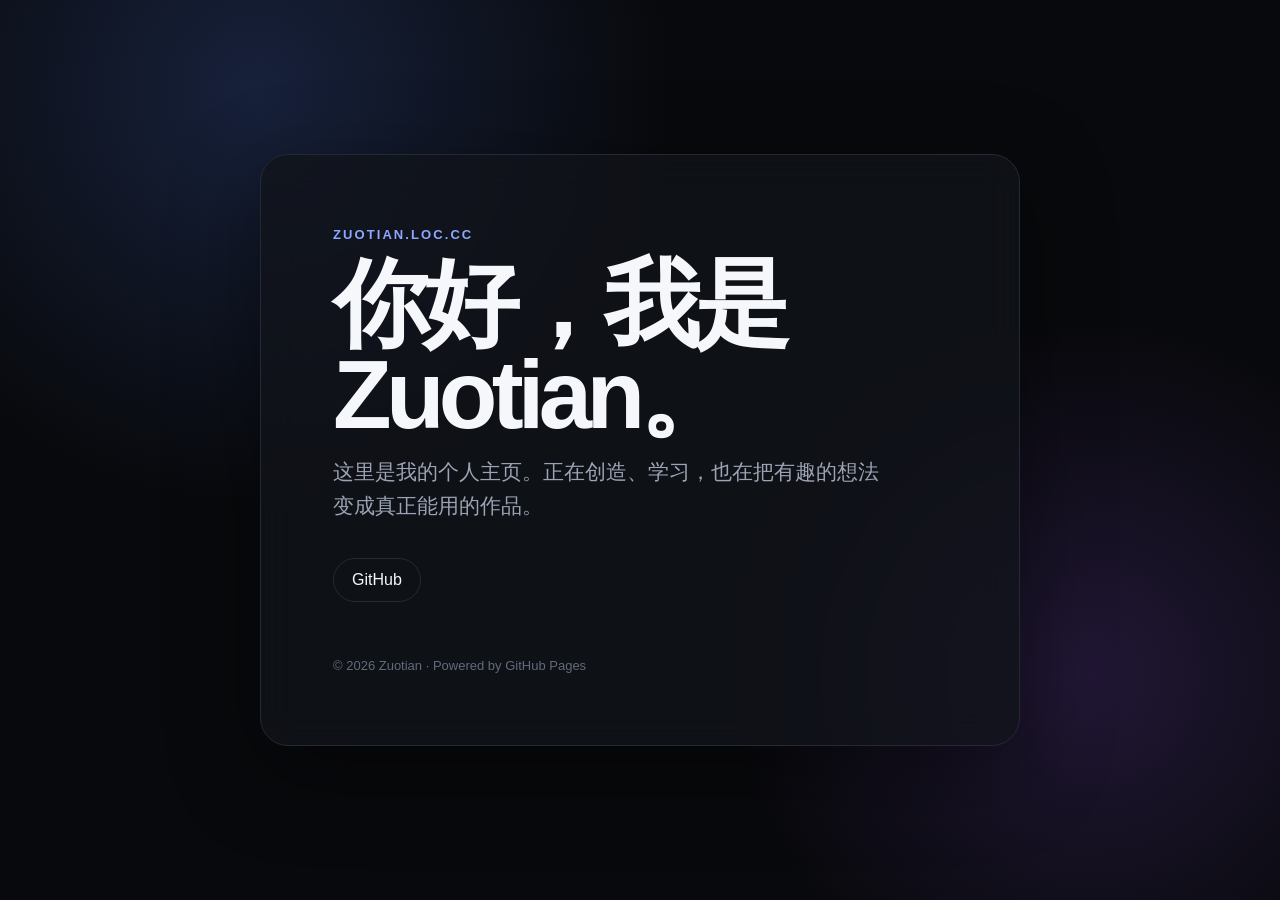
==== index.html @ 70e84f38 "Create personal homepage" ====
<!doctype html>
<html lang="zh-CN">
<head>
  <meta charset="utf-8">
  <meta name="viewport" content="width=device-width,initial-scale=1">
  <meta name="description" content="Zuotian 的个人主页">
  <title>Zuotian</title>
  <style>
    :root { color-scheme: dark; --bg:#08090c; --card:#11141a; --text:#f5f7fb; --muted:#9ba3b4; --line:#242a35; --accent:#8ea7ff; }
    * { box-sizing:border-box; }
    body { margin:0; min-height:100vh; font-family:-apple-system,BlinkMacSystemFont,"Segoe UI",sans-serif; background:radial-gradient(circle at 20% 10%,#17213b 0,transparent 32%),radial-gradient(circle at 85% 75%,#211735 0,transparent 28%),var(--bg); color:var(--text); display:grid; place-items:center; padding:24px; }
    main { width:min(760px,100%); padding:clamp(30px,7vw,72px); border:1px solid var(--line); border-radius:28px; background:rgba(17,20,26,.78); backdrop-filter:blur(18px); box-shadow:0 24px 90px rgba(0,0,0,.4); }
    .eyebrow { color:var(--accent); font-size:13px; font-weight:700; letter-spacing:.16em; text-transform:uppercase; }
    h1 { margin:16px 0 14px; font-size:clamp(48px,12vw,96px); line-height:.95; letter-spacing:-.06em; }
    p { margin:0; max-width:560px; color:var(--muted); font-size:clamp(17px,3vw,21px); line-height:1.65; }
    nav { display:flex; flex-wrap:wrap; gap:12px; margin-top:34px; }
    a { color:var(--text); text-decoration:none; border:1px solid var(--line); border-radius:999px; padding:12px 18px; transition:.2s ease; }
    a:hover { transform:translateY(-2px); border-color:var(--accent); background:rgba(142,167,255,.1); }
    footer { margin-top:56px; color:#626b7c; font-size:13px; }
  </style>
</head>
<body>
  <main>
    <div class="eyebrow">zuotian.loc.cc</div>
    <h1>你好，我是 Zuotian。</h1>
    <p>这里是我的个人主页。正在创造、学习，也在把有趣的想法变成真正能用的作品。</p>
    <nav>
      <a href="https://github.com/art61771-stack" rel="me">GitHub</a>
    </nav>
    <footer>© 2026 Zuotian · Powered by GitHub Pages</footer>
  </main>
</body>
</html>
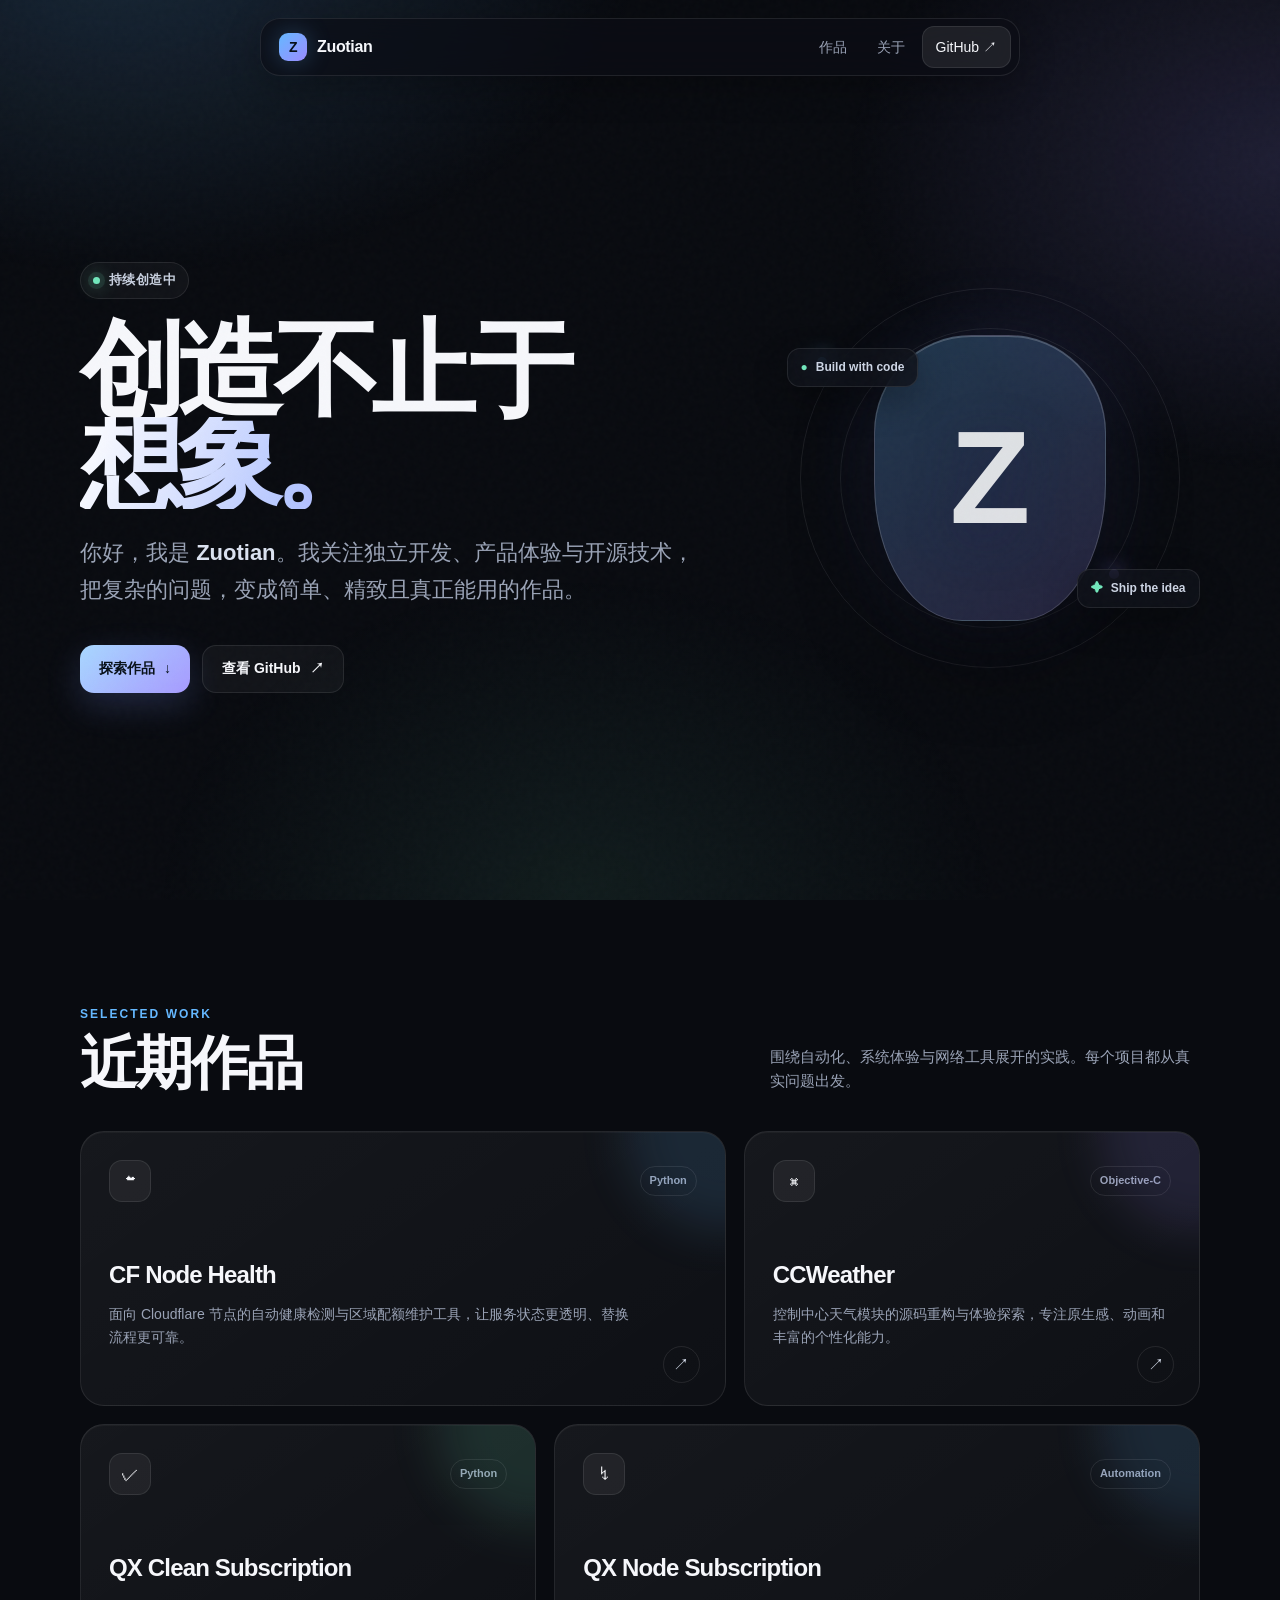
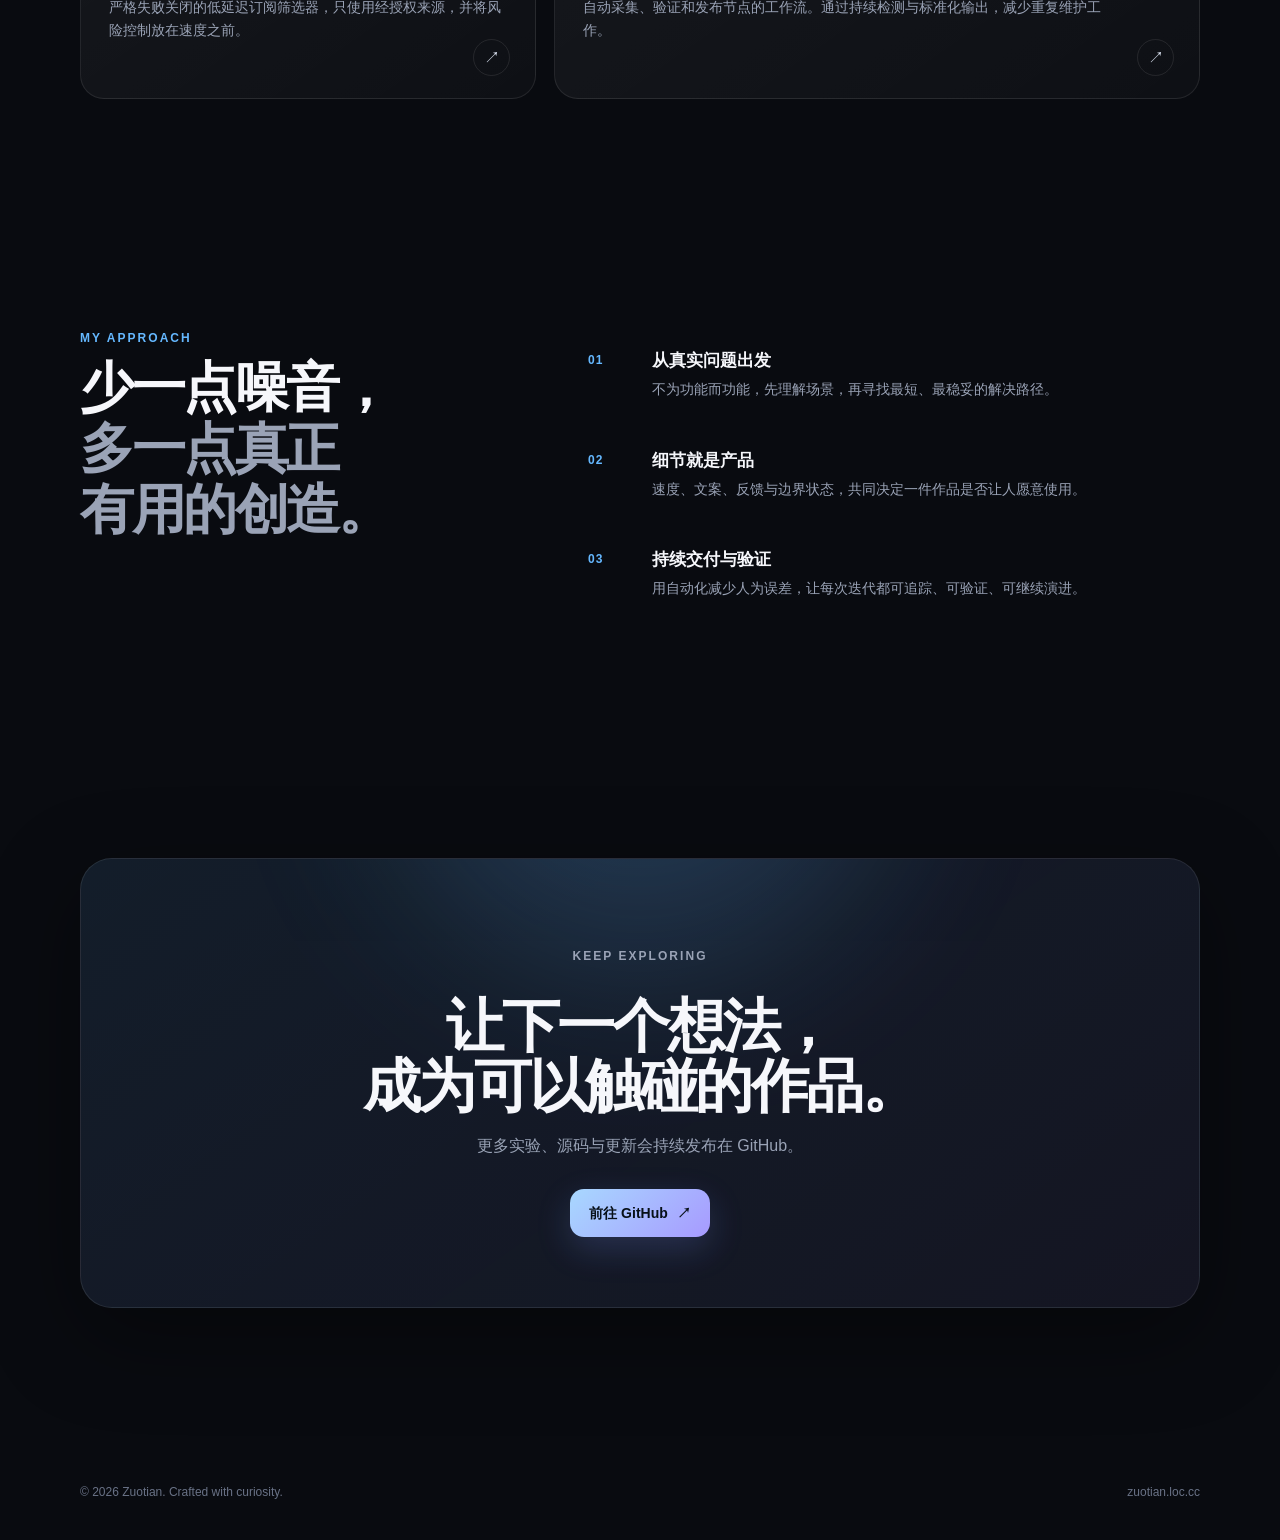
==== commit 43e5d264: "Redesign homepage with modern portfolio experience" ====
--- a/index.html
+++ b/index.html
@@ -2,32 +2,259 @@
 <html lang="zh-CN">
 <head>
   <meta charset="utf-8">
-  <meta name="viewport" content="width=device-width,initial-scale=1">
-  <meta name="description" content="Zuotian 的个人主页">
-  <title>Zuotian</title>
+  <meta name="viewport" content="width=device-width,initial-scale=1,viewport-fit=cover">
+  <meta name="description" content="Zuotian 的个人主页——独立开发、产品设计与开源探索。">
+  <meta name="theme-color" content="#090b10">
+  <title>Zuotian — Build ideas into reality</title>
   <style>
-    :root { color-scheme: dark; --bg:#08090c; --card:#11141a; --text:#f5f7fb; --muted:#9ba3b4; --line:#242a35; --accent:#8ea7ff; }
+    :root {
+      color-scheme: dark;
+      --bg:#090b10; --surface:#11141b; --surface-2:#171b24;
+      --text:#f6f7fb; --muted:#9aa3b6; --line:rgba(255,255,255,.09);
+      --violet:#9b8cff; --blue:#65b8ff; --green:#72e7bc;
+      --shadow:0 28px 90px rgba(0,0,0,.38);
+    }
     * { box-sizing:border-box; }
-    body { margin:0; min-height:100vh; font-family:-apple-system,BlinkMacSystemFont,"Segoe UI",sans-serif; background:radial-gradient(circle at 20% 10%,#17213b 0,transparent 32%),radial-gradient(circle at 85% 75%,#211735 0,transparent 28%),var(--bg); color:var(--text); display:grid; place-items:center; padding:24px; }
-    main { width:min(760px,100%); padding:clamp(30px,7vw,72px); border:1px solid var(--line); border-radius:28px; background:rgba(17,20,26,.78); backdrop-filter:blur(18px); box-shadow:0 24px 90px rgba(0,0,0,.4); }
-    .eyebrow { color:var(--accent); font-size:13px; font-weight:700; letter-spacing:.16em; text-transform:uppercase; }
-    h1 { margin:16px 0 14px; font-size:clamp(48px,12vw,96px); line-height:.95; letter-spacing:-.06em; }
-    p { margin:0; max-width:560px; color:var(--muted); font-size:clamp(17px,3vw,21px); line-height:1.65; }
-    nav { display:flex; flex-wrap:wrap; gap:12px; margin-top:34px; }
-    a { color:var(--text); text-decoration:none; border:1px solid var(--line); border-radius:999px; padding:12px 18px; transition:.2s ease; }
-    a:hover { transform:translateY(-2px); border-color:var(--accent); background:rgba(142,167,255,.1); }
-    footer { margin-top:56px; color:#626b7c; font-size:13px; }
+    html { scroll-behavior:smooth; }
+    body {
+      margin:0; min-height:100vh; overflow-x:hidden;
+      font-family:Inter,ui-sans-serif,-apple-system,BlinkMacSystemFont,"Segoe UI","PingFang SC","Microsoft YaHei",sans-serif;
+      color:var(--text); background:var(--bg); line-height:1.6;
+      -webkit-font-smoothing:antialiased;
+    }
+    body::before {
+      content:""; position:fixed; inset:0; z-index:-3; pointer-events:none;
+      background:
+        radial-gradient(800px 500px at 10% -5%,rgba(101,184,255,.16),transparent 64%),
+        radial-gradient(700px 500px at 100% 18%,rgba(155,140,255,.15),transparent 62%),
+        radial-gradient(650px 500px at 45% 100%,rgba(114,231,188,.08),transparent 65%);
+    }
+    body::after {
+      content:""; position:fixed; inset:0; z-index:-2; opacity:.16; pointer-events:none;
+      background-image:linear-gradient(rgba(255,255,255,.035) 1px,transparent 1px),linear-gradient(90deg,rgba(255,255,255,.035) 1px,transparent 1px);
+      background-size:64px 64px; mask-image:linear-gradient(to bottom,black,transparent 75%);
+    }
+    a { color:inherit; text-decoration:none; }
+    button { font:inherit; }
+    .noise { position:fixed; inset:0; z-index:20; pointer-events:none; opacity:.025; background-image:url("data:image/svg+xml,%3Csvg viewBox='0 0 180 180' xmlns='http://www.w3.org/2000/svg'%3E%3Cfilter id='n'%3E%3CfeTurbulence type='fractalNoise' baseFrequency='.9' numOctaves='3' stitchTiles='stitch'/%3E%3C/filter%3E%3Crect width='100%25' height='100%25' filter='url(%23n)' opacity='.8'/%3E%3C/svg%3E"); }
+    .wrap { width:min(1120px,calc(100% - 40px)); margin-inline:auto; }
+    .nav {
+      position:fixed; left:50%; top:18px; z-index:30; transform:translateX(-50%);
+      width:min(760px,calc(100% - 28px)); height:58px; padding:7px 8px 7px 18px;
+      display:flex; align-items:center; justify-content:space-between;
+      border:1px solid var(--line); border-radius:20px;
+      background:rgba(12,14,20,.7); backdrop-filter:blur(20px) saturate(140%);
+      box-shadow:0 10px 35px rgba(0,0,0,.25);
+    }
+    .brand { display:flex; align-items:center; gap:10px; font-weight:760; letter-spacing:-.02em; }
+    .brand-mark { width:28px; height:28px; display:grid; place-items:center; border-radius:9px; background:linear-gradient(135deg,var(--blue),var(--violet)); color:#071018; font-size:14px; box-shadow:0 0 24px rgba(101,184,255,.28); }
+    .nav-links { display:flex; align-items:center; gap:4px; }
+    .nav-links a { padding:9px 13px; color:var(--muted); font-size:14px; border-radius:12px; transition:.2s; }
+    .nav-links a:hover { color:var(--text); background:rgba(255,255,255,.06); }
+    .nav-links .github { color:var(--text); background:rgba(255,255,255,.08); border:1px solid var(--line); }
+    .hero { min-height:100svh; display:grid; align-items:center; padding:145px 0 90px; position:relative; }
+    .hero-grid { display:grid; grid-template-columns:minmax(0,1.2fr) minmax(310px,.8fr); gap:72px; align-items:center; }
+    .status { display:inline-flex; align-items:center; gap:9px; color:#c8d0df; font-size:13px; font-weight:650; letter-spacing:.03em; border:1px solid var(--line); background:rgba(255,255,255,.035); padding:7px 12px; border-radius:999px; }
+    .status-dot { width:7px; height:7px; border-radius:50%; background:var(--green); box-shadow:0 0 0 5px rgba(114,231,188,.1),0 0 18px var(--green); animation:pulse 2s ease-in-out infinite; }
+    h1 { margin:25px 0 25px; font-size:clamp(58px,8.2vw,112px); line-height:.88; letter-spacing:-.075em; font-weight:800; }
+    h1 span { display:block; color:transparent; background:linear-gradient(110deg,#fff 0%,#b6c7ff 36%,#9b8cff 70%,#65b8ff 100%); background-clip:text; -webkit-background-clip:text; }
+    .lead { max-width:640px; margin:0; color:var(--muted); font-size:clamp(18px,2vw,22px); line-height:1.7; }
+    .lead strong { color:#dbe2f0; font-weight:620; }
+    .hero-actions { display:flex; flex-wrap:wrap; gap:12px; margin-top:36px; }
+    .btn { min-height:48px; display:inline-flex; align-items:center; justify-content:center; gap:9px; padding:0 19px; border-radius:14px; border:1px solid var(--line); font-size:14px; font-weight:700; transition:.22s ease; }
+    .btn-primary { color:#071018; background:linear-gradient(135deg,#a8d8ff,#a79aff); border:0; box-shadow:0 12px 35px rgba(125,152,255,.2); }
+    .btn-secondary { background:rgba(255,255,255,.04); }
+    .btn:hover { transform:translateY(-3px); box-shadow:0 14px 35px rgba(0,0,0,.22); }
+    .arrow { transition:transform .2s; }
+    .btn:hover .arrow { transform:translate(3px,-3px); }
+    .portrait-shell { position:relative; min-height:450px; display:grid; place-items:center; }
+    .orbit { position:absolute; border:1px solid rgba(255,255,255,.08); border-radius:50%; animation:spin 20s linear infinite; }
+    .orbit.one { width:380px; height:380px; }
+    .orbit.two { width:300px; height:300px; animation-direction:reverse; animation-duration:14s; }
+    .orbit::after { content:""; position:absolute; width:10px; height:10px; border-radius:50%; top:18%; left:4%; background:var(--blue); box-shadow:0 0 20px var(--blue); }
+    .orbit.two::after { top:auto; left:auto; right:7%; bottom:16%; background:var(--violet); box-shadow:0 0 20px var(--violet); }
+    .avatar { width:232px; height:286px; position:relative; display:grid; place-items:center; overflow:hidden; border-radius:42% 42% 38% 38% / 34% 34% 48% 48%; background:linear-gradient(145deg,rgba(101,184,255,.26),rgba(155,140,255,.19)); border:1px solid rgba(255,255,255,.16); box-shadow:inset 0 1px rgba(255,255,255,.2),0 40px 80px rgba(0,0,0,.4),0 0 80px rgba(112,134,255,.12); }
+    .avatar::before { content:"Z"; font:800 132px/1 ui-sans-serif,-apple-system,sans-serif; letter-spacing:-.1em; color:rgba(255,255,255,.86); transform:translateX(-7px); text-shadow:0 14px 50px rgba(25,32,70,.45); }
+    .avatar::after { content:""; position:absolute; inset:0; background:linear-gradient(115deg,transparent 30%,rgba(255,255,255,.16) 48%,transparent 62%); transform:translateX(-120%); animation:shine 5s ease-in-out infinite; }
+    .float-tag { position:absolute; display:flex; align-items:center; gap:8px; padding:9px 13px; color:#cdd5e4; font-size:12px; font-weight:680; border:1px solid var(--line); border-radius:13px; background:rgba(15,18,25,.8); backdrop-filter:blur(14px); box-shadow:0 14px 35px rgba(0,0,0,.28); }
+    .float-tag.code { left:6px; top:95px; animation:float 4.5s ease-in-out infinite; }
+    .float-tag.idea { right:0; bottom:94px; animation:float 5s ease-in-out .7s infinite; }
+    .tag-icon { color:var(--green); }
+    section { padding:105px 0; }
+    .section-head { display:flex; justify-content:space-between; align-items:end; gap:30px; margin-bottom:38px; }
+    .kicker { margin:0 0 9px; color:var(--blue); font-size:12px; font-weight:800; letter-spacing:.17em; text-transform:uppercase; }
+    h2 { margin:0; font-size:clamp(34px,5vw,58px); line-height:1.03; letter-spacing:-.045em; }
+    .section-copy { max-width:430px; margin:0; color:var(--muted); font-size:15px; }
+    .projects { display:grid; grid-template-columns:repeat(12,1fr); gap:18px; }
+    .card { position:relative; min-height:275px; overflow:hidden; padding:28px; border:1px solid var(--line); border-radius:24px; background:linear-gradient(145deg,rgba(255,255,255,.055),rgba(255,255,255,.022)); box-shadow:inset 0 1px rgba(255,255,255,.035); transition:transform .28s ease,border-color .28s ease,background .28s ease; }
+    .card:hover { transform:translateY(-7px); border-color:rgba(155,140,255,.32); background:linear-gradient(145deg,rgba(255,255,255,.075),rgba(255,255,255,.027)); }
+    .card.large { grid-column:span 7; }
+    .card.small { grid-column:span 5; }
+    .card-top { display:flex; justify-content:space-between; align-items:center; }
+    .project-icon { width:42px; height:42px; display:grid; place-items:center; border:1px solid var(--line); border-radius:13px; background:rgba(255,255,255,.055); font-size:18px; }
+    .project-lang { padding:5px 9px; border:1px solid var(--line); border-radius:999px; color:var(--muted); font-size:11px; font-weight:700; }
+    .card h3 { margin:54px 0 9px; font-size:24px; letter-spacing:-.035em; }
+    .card p { margin:0; max-width:520px; color:var(--muted); font-size:14px; line-height:1.65; }
+    .card-link { position:absolute; right:25px; bottom:22px; width:37px; height:37px; display:grid; place-items:center; border:1px solid var(--line); border-radius:50%; color:#d7deed; transition:.22s; }
+    .card:hover .card-link { color:#071018; background:var(--text); transform:rotate(8deg); }
+    .glow { position:absolute; width:200px; height:200px; right:-100px; top:-100px; border-radius:50%; filter:blur(25px); opacity:.13; }
+    .blue { background:var(--blue); } .violet { background:var(--violet); } .green { background:var(--green); }
+    .manifesto { display:grid; grid-template-columns:.8fr 1.2fr; gap:70px; align-items:start; padding-block:125px; }
+    .manifesto-quote { margin:0; font-size:clamp(31px,4.5vw,54px); font-weight:720; line-height:1.13; letter-spacing:-.045em; }
+    .manifesto-quote span { color:var(--muted); }
+    .principles { display:grid; gap:10px; }
+    .principle { display:grid; grid-template-columns:48px 1fr; gap:16px; align-items:start; padding:18px; border-radius:17px; transition:.2s; }
+    .principle:hover { background:rgba(255,255,255,.035); }
+    .number { color:var(--blue); font-size:12px; font-weight:800; letter-spacing:.1em; padding-top:4px; }
+    .principle h3 { margin:0 0 4px; font-size:17px; }
+    .principle p { margin:0; color:var(--muted); font-size:14px; }
+    .contact { position:relative; overflow:hidden; margin:10px 0 70px; padding:70px clamp(28px,7vw,78px); text-align:center; border:1px solid var(--line); border-radius:32px; background:linear-gradient(145deg,rgba(101,184,255,.11),rgba(155,140,255,.08)); box-shadow:var(--shadow); }
+    .contact::before { content:""; position:absolute; width:500px; height:500px; top:-390px; left:50%; transform:translateX(-50%); border-radius:50%; background:var(--blue); filter:blur(90px); opacity:.18; }
+    .contact h2 { position:relative; max-width:720px; margin-inline:auto; }
+    .contact p { position:relative; max-width:570px; margin:18px auto 30px; color:var(--muted); }
+    .contact .btn { position:relative; }
+    footer { display:flex; justify-content:space-between; gap:20px; padding:0 0 38px; color:#697286; font-size:12px; }
+    .reveal,.js-ready .reveal,.js-ready .reveal.visible { opacity:1!important; transform:none!important; animation:none!important; }
+    @keyframes pulse { 50% { opacity:.45; transform:scale(.85); } }
+    @keyframes spin { to { transform:rotate(360deg); } }
+    @keyframes float { 50% { transform:translateY(-9px); } }
+    @keyframes shine { 45%,100% { transform:translateX(120%); } }
+    @keyframes rise-in { from { opacity:.01; transform:translateY(22px); } to { opacity:1; transform:none; } }
+    @media (max-width:820px) {
+      .nav-links a:not(.github) { display:none; }
+      .hero { padding-top:125px; }
+      .hero-grid { grid-template-columns:1fr; gap:22px; }
+      .hero-copy { text-align:center; }
+      .status { margin-inline:auto; }
+      .lead { margin-inline:auto; }
+      .hero-actions { justify-content:center; }
+      .portrait-shell { min-height:390px; transform:scale(.88); margin:-15px 0 -30px; }
+      .section-head { align-items:start; flex-direction:column; }
+      .card.large,.card.small { grid-column:span 12; }
+      .manifesto { grid-template-columns:1fr; gap:45px; }
+    }
+    @media (max-width:520px) {
+      .wrap { width:min(100% - 26px,1120px); }
+      .nav { top:10px; height:54px; border-radius:17px; }
+      .nav-links .github { padding:8px 11px; }
+      h1 { font-size:clamp(56px,18vw,80px); }
+      .lead { font-size:17px; }
+      section { padding:75px 0; }
+      .portrait-shell { transform:scale(.75); min-height:345px; margin:-30px 0 -55px; }
+      .card { min-height:285px; padding:23px; }
+      .card h3 { margin-top:48px; }
+      .contact { padding-block:55px; border-radius:25px; }
+      footer { flex-direction:column; align-items:center; text-align:center; }
+    }
+    @media (prefers-reduced-motion:reduce) { html { scroll-behavior:auto; } *,*::before,*::after { animation-duration:.01ms!important; animation-iteration-count:1!important; transition-duration:.01ms!important; } .reveal { opacity:1; transform:none; } }
   </style>
 </head>
 <body>
-  <main>
-    <div class="eyebrow">zuotian.loc.cc</div>
-    <h1>你好，我是 Zuotian。</h1>
-    <p>这里是我的个人主页。正在创造、学习，也在把有趣的想法变成真正能用的作品。</p>
-    <nav>
-      <a href="https://github.com/art61771-stack" rel="me">GitHub</a>
-    </nav>
-    <footer>© 2026 Zuotian · Powered by GitHub Pages</footer>
+  <div class="noise" aria-hidden="true"></div>
+  <nav class="nav" aria-label="主导航">
+    <a class="brand" href="#top"><span class="brand-mark">Z</span><span>Zuotian</span></a>
+    <div class="nav-links">
+      <a href="#work">作品</a><a href="#about">关于</a>
+      <a class="github" href="https://github.com/art61771-stack" target="_blank" rel="noopener">GitHub ↗</a>
+    </div>
+  </nav>
+
+  <main id="top">
+    <header class="hero wrap">
+      <div class="hero-grid">
+        <div class="hero-copy reveal">
+          <div class="status"><span class="status-dot"></span>持续创造中</div>
+          <h1>创造不止于<span>想象。</span></h1>
+          <p class="lead">你好，我是 <strong>Zuotian</strong>。我关注独立开发、产品体验与开源技术，把复杂的问题，变成简单、精致且真正能用的作品。</p>
+          <div class="hero-actions">
+            <a class="btn btn-primary" href="#work">探索作品 <span>↓</span></a>
+            <a class="btn btn-secondary" href="https://github.com/art61771-stack" target="_blank" rel="noopener">查看 GitHub <span class="arrow">↗</span></a>
+          </div>
+        </div>
+        <div class="portrait-shell reveal" aria-hidden="true">
+          <div class="orbit one"></div><div class="orbit two"></div>
+          <div class="avatar"></div>
+          <div class="float-tag code"><span class="tag-icon">●</span> Build with code</div>
+          <div class="float-tag idea"><span class="tag-icon">✦</span> Ship the idea</div>
+        </div>
+      </div>
+    </header>
+
+    <section id="work" class="wrap">
+      <div class="section-head reveal">
+        <div><p class="kicker">Selected work</p><h2>近期作品</h2></div>
+        <p class="section-copy">围绕自动化、系统体验与网络工具展开的实践。每个项目都从真实问题出发。</p>
+      </div>
+      <div class="projects">
+        <article class="card large reveal">
+          <span class="glow blue"></span>
+          <div class="card-top"><span class="project-icon">☁</span><span class="project-lang">Python</span></div>
+          <h3>CF Node Health</h3>
+          <p>面向 Cloudflare 节点的自动健康检测与区域配额维护工具，让服务状态更透明、替换流程更可靠。</p>
+          <a class="card-link" href="https://github.com/art61771-stack/cf-node-health" target="_blank" rel="noopener" aria-label="打开 CF Node Health">↗</a>
+        </article>
+        <article class="card small reveal">
+          <span class="glow violet"></span>
+          <div class="card-top"><span class="project-icon">⌘</span><span class="project-lang">Objective-C</span></div>
+          <h3>CCWeather</h3>
+          <p>控制中心天气模块的源码重构与体验探索，专注原生感、动画和丰富的个性化能力。</p>
+          <a class="card-link" href="https://github.com/art61771-stack/CCWeatherModule-Reconstructed" target="_blank" rel="noopener" aria-label="打开 CCWeather">↗</a>
+        </article>
+        <article class="card small reveal">
+          <span class="glow green"></span>
+          <div class="card-top"><span class="project-icon">✓</span><span class="project-lang">Python</span></div>
+          <h3>QX Clean Subscription</h3>
+          <p>严格失败关闭的低延迟订阅筛选器，只使用经授权来源，并将风险控制放在速度之前。</p>
+          <a class="card-link" href="https://github.com/art61771-stack/qx-clean-subscription" target="_blank" rel="noopener" aria-label="打开 QX Clean Subscription">↗</a>
+        </article>
+        <article class="card large reveal">
+          <span class="glow blue"></span>
+          <div class="card-top"><span class="project-icon">↯</span><span class="project-lang">Automation</span></div>
+          <h3>QX Node Subscription</h3>
+          <p>自动采集、验证和发布节点的工作流。通过持续检测与标准化输出，减少重复维护工作。</p>
+          <a class="card-link" href="https://github.com/art61771-stack/qx-node-subscription" target="_blank" rel="noopener" aria-label="打开 QX Node Subscription">↗</a>
+        </article>
+      </div>
+    </section>
+
+    <section id="about" class="wrap manifesto">
+      <div class="reveal"><p class="kicker">My approach</p><p class="manifesto-quote">少一点噪音，<br><span>多一点真正<br>有用的创造。</span></p></div>
+      <div class="principles reveal">
+        <div class="principle"><span class="number">01</span><div><h3>从真实问题出发</h3><p>不为功能而功能，先理解场景，再寻找最短、最稳妥的解决路径。</p></div></div>
+        <div class="principle"><span class="number">02</span><div><h3>细节就是产品</h3><p>速度、文案、反馈与边界状态，共同决定一件作品是否让人愿意使用。</p></div></div>
+        <div class="principle"><span class="number">03</span><div><h3>持续交付与验证</h3><p>用自动化减少人为误差，让每次迭代都可追踪、可验证、可继续演进。</p></div></div>
+      </div>
+    </section>
+
+    <section class="wrap reveal">
+      <div class="contact">
+        <p class="kicker">Keep exploring</p>
+        <h2>让下一个想法，<br>成为可以触碰的作品。</h2>
+        <p>更多实验、源码与更新会持续发布在 GitHub。</p>
+        <a class="btn btn-primary" href="https://github.com/art61771-stack" target="_blank" rel="noopener">前往 GitHub <span class="arrow">↗</span></a>
+      </div>
+    </section>
   </main>
+
+  <footer class="wrap">
+    <span>© 2026 Zuotian. Crafted with curiosity.</span>
+    <span>zuotian.loc.cc</span>
+  </footer>
+
+  <script>
+    document.documentElement.classList.add('js-ready');
+    const observer = new IntersectionObserver(entries => {
+      entries.forEach(entry => {
+        if (entry.isIntersecting) {
+          entry.target.classList.add('visible');
+          observer.unobserve(entry.target);
+        }
+      });
+    }, { threshold: 0.12 });
+    document.querySelectorAll('.reveal').forEach((el, i) => {
+      el.style.transitionDelay = `${Math.min(i % 4, 3) * 70}ms`;
+      observer.observe(el);
+    });
+  </script>
 </body>
 </html>
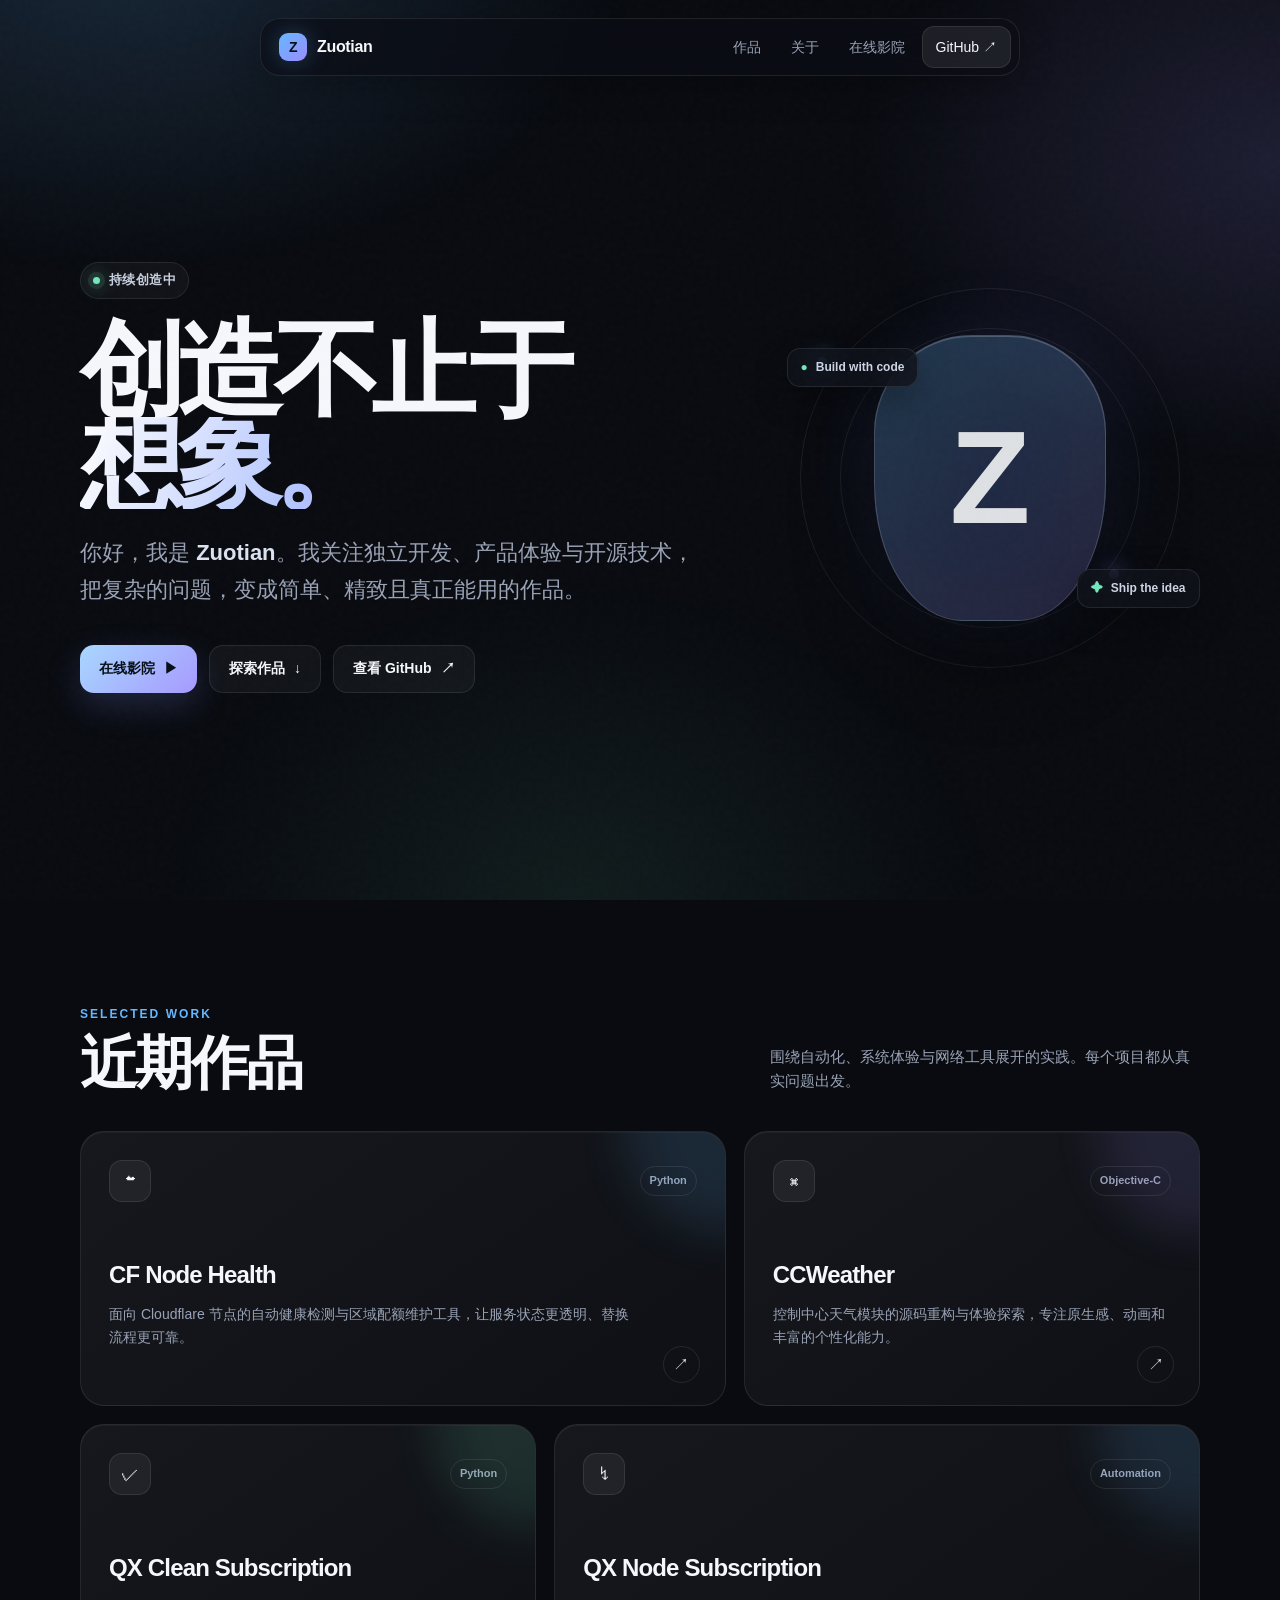
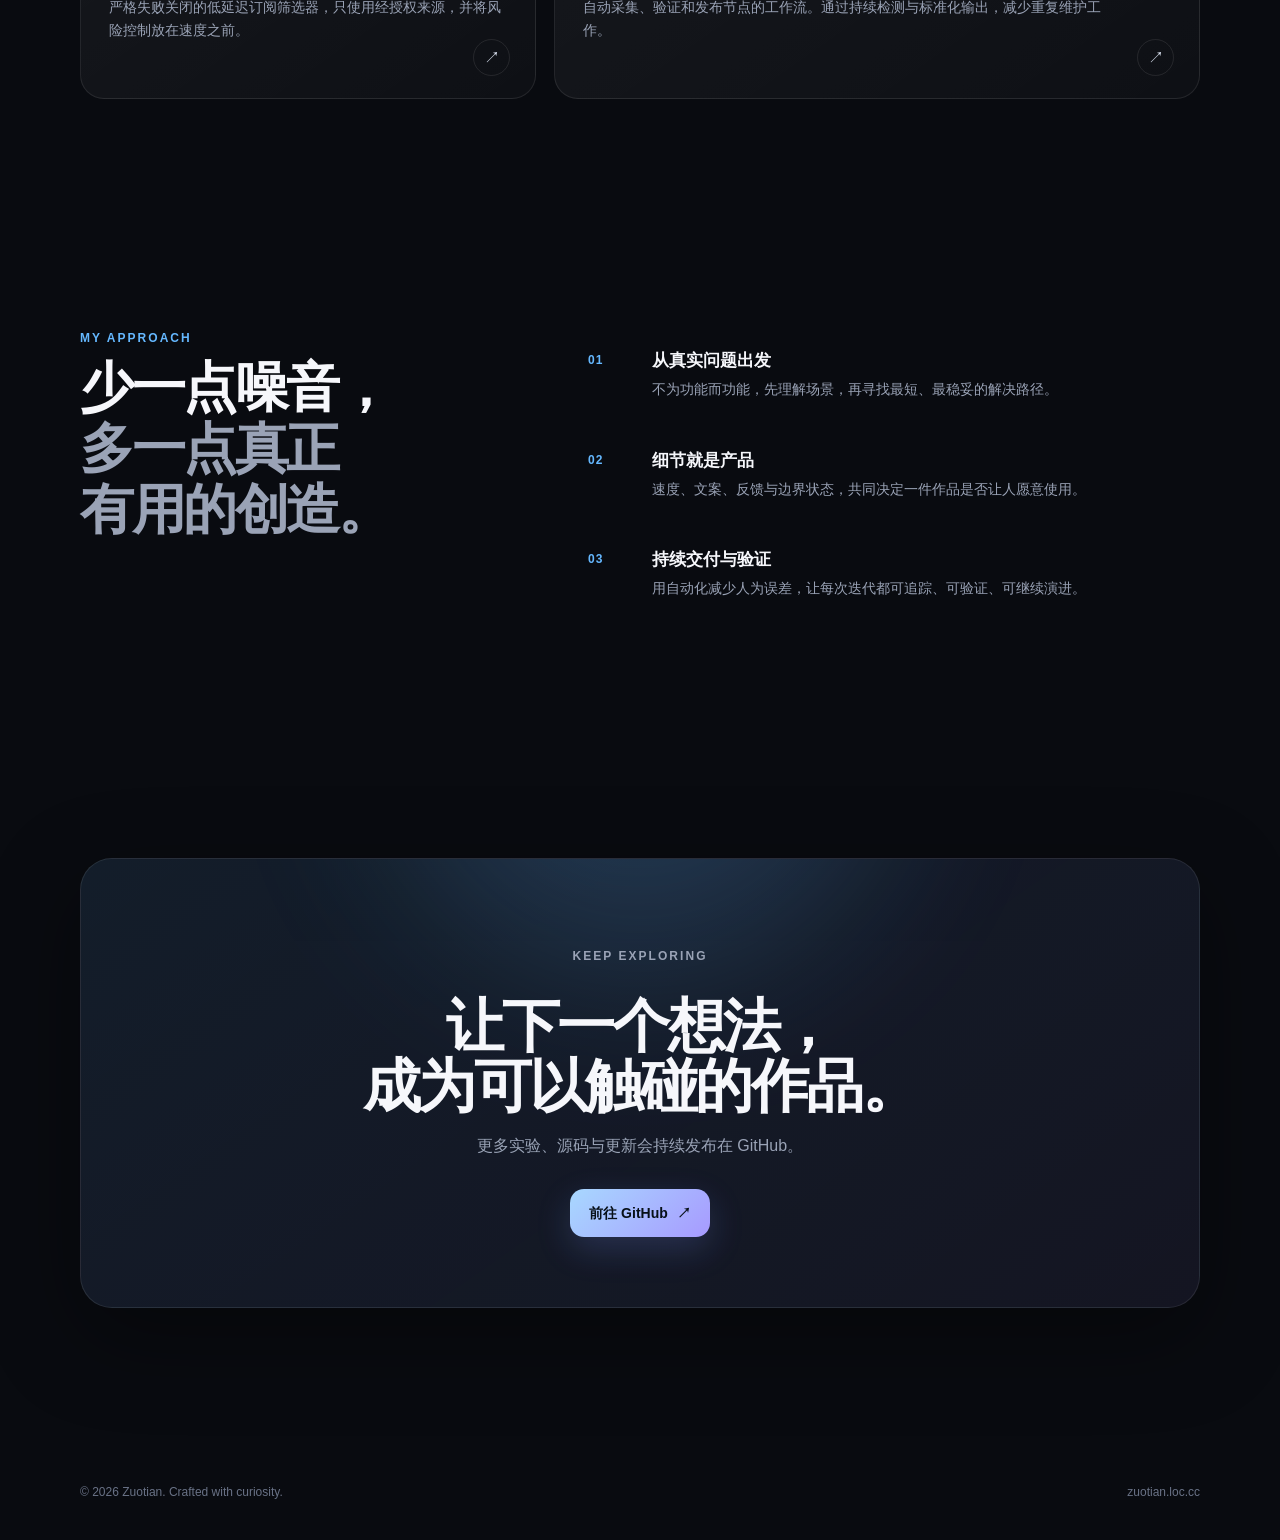
==== commit 748f442d: "Add open cinema with unrestricted public films" ====
--- a/index.html
+++ b/index.html
@@ -154,7 +154,7 @@
   <nav class="nav" aria-label="主导航">
     <a class="brand" href="#top"><span class="brand-mark">Z</span><span>Zuotian</span></a>
     <div class="nav-links">
-      <a href="#work">作品</a><a href="#about">关于</a>
+      <a href="#work">作品</a><a href="#about">关于</a><a href="cinema/">在线影院</a>
       <a class="github" href="https://github.com/art61771-stack" target="_blank" rel="noopener">GitHub ↗</a>
     </div>
   </nav>
@@ -167,7 +167,8 @@
           <h1>创造不止于<span>想象。</span></h1>
           <p class="lead">你好，我是 <strong>Zuotian</strong>。我关注独立开发、产品体验与开源技术，把复杂的问题，变成简单、精致且真正能用的作品。</p>
           <div class="hero-actions">
-            <a class="btn btn-primary" href="#work">探索作品 <span>↓</span></a>
+            <a class="btn btn-primary" href="cinema/">在线影院 <span>▶</span></a>
+            <a class="btn btn-secondary" href="#work">探索作品 <span>↓</span></a>
             <a class="btn btn-secondary" href="https://github.com/art61771-stack" target="_blank" rel="noopener">查看 GitHub <span class="arrow">↗</span></a>
           </div>
         </div>
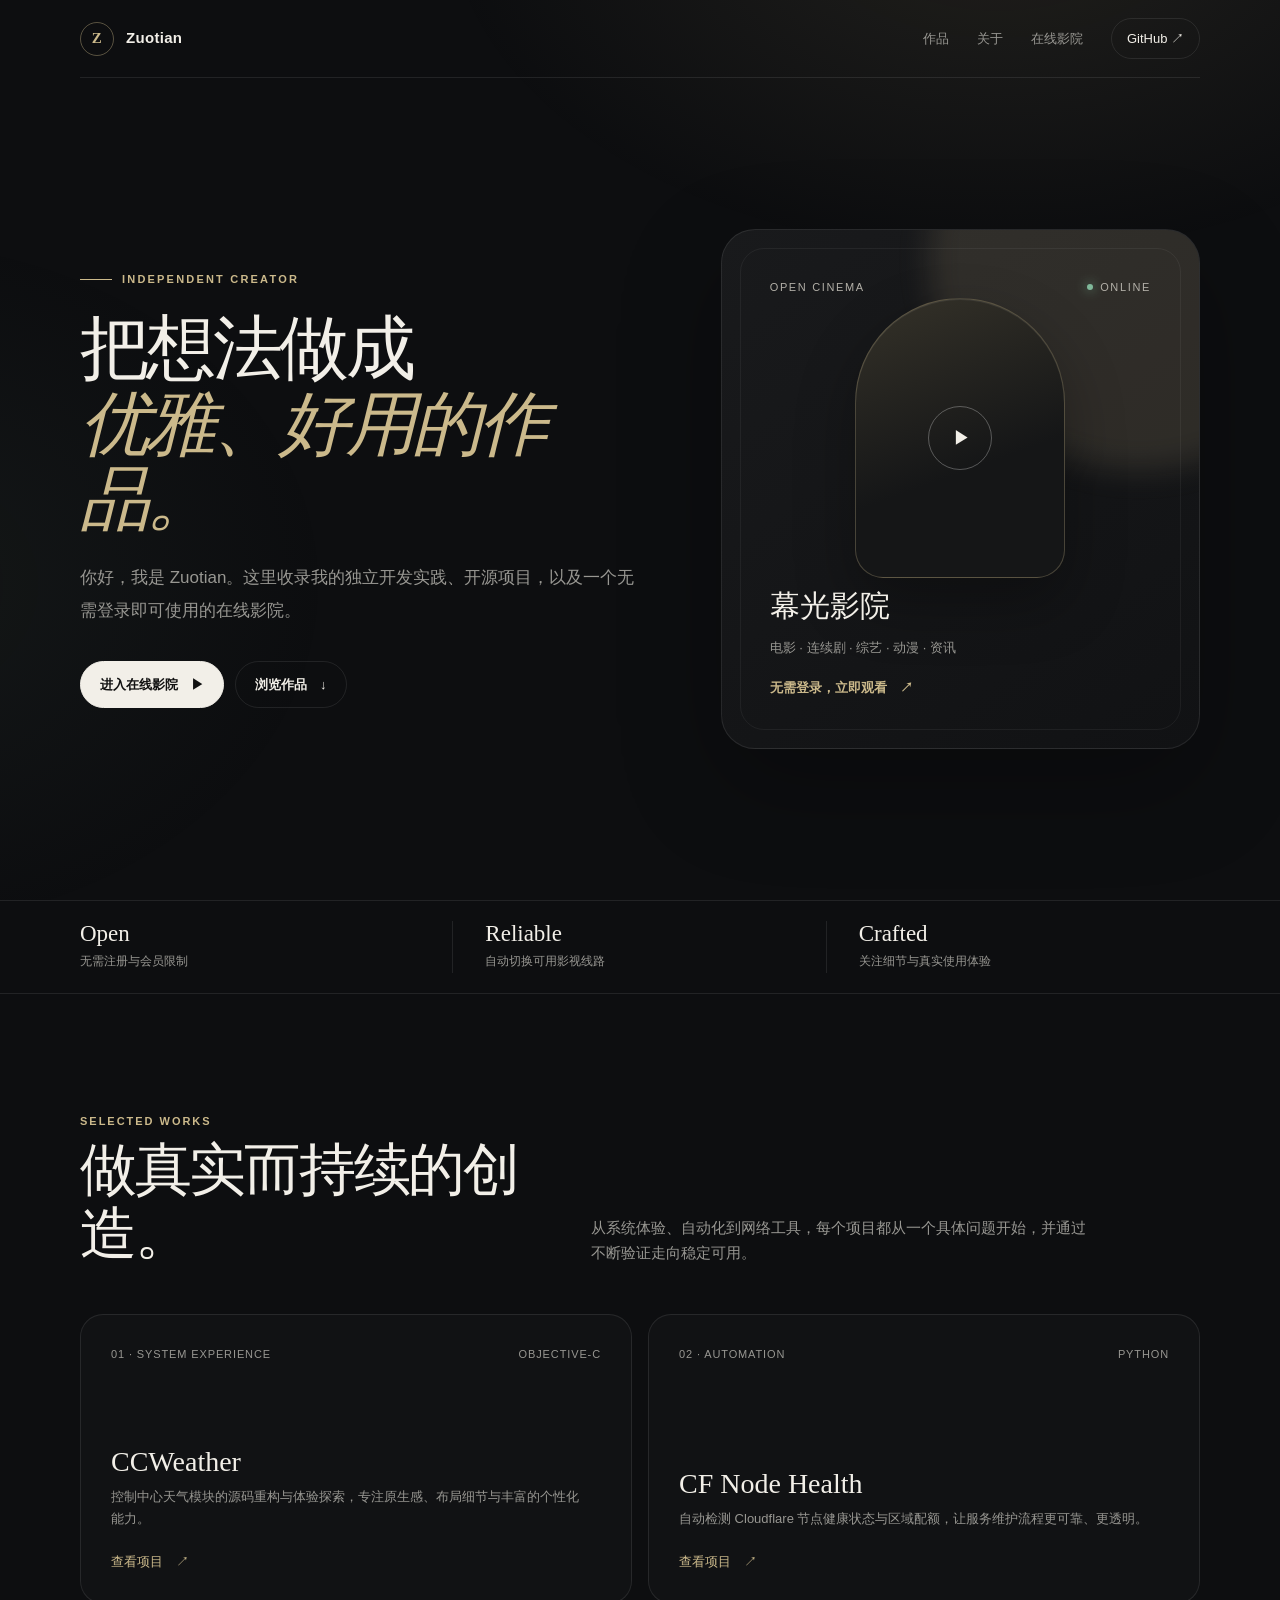
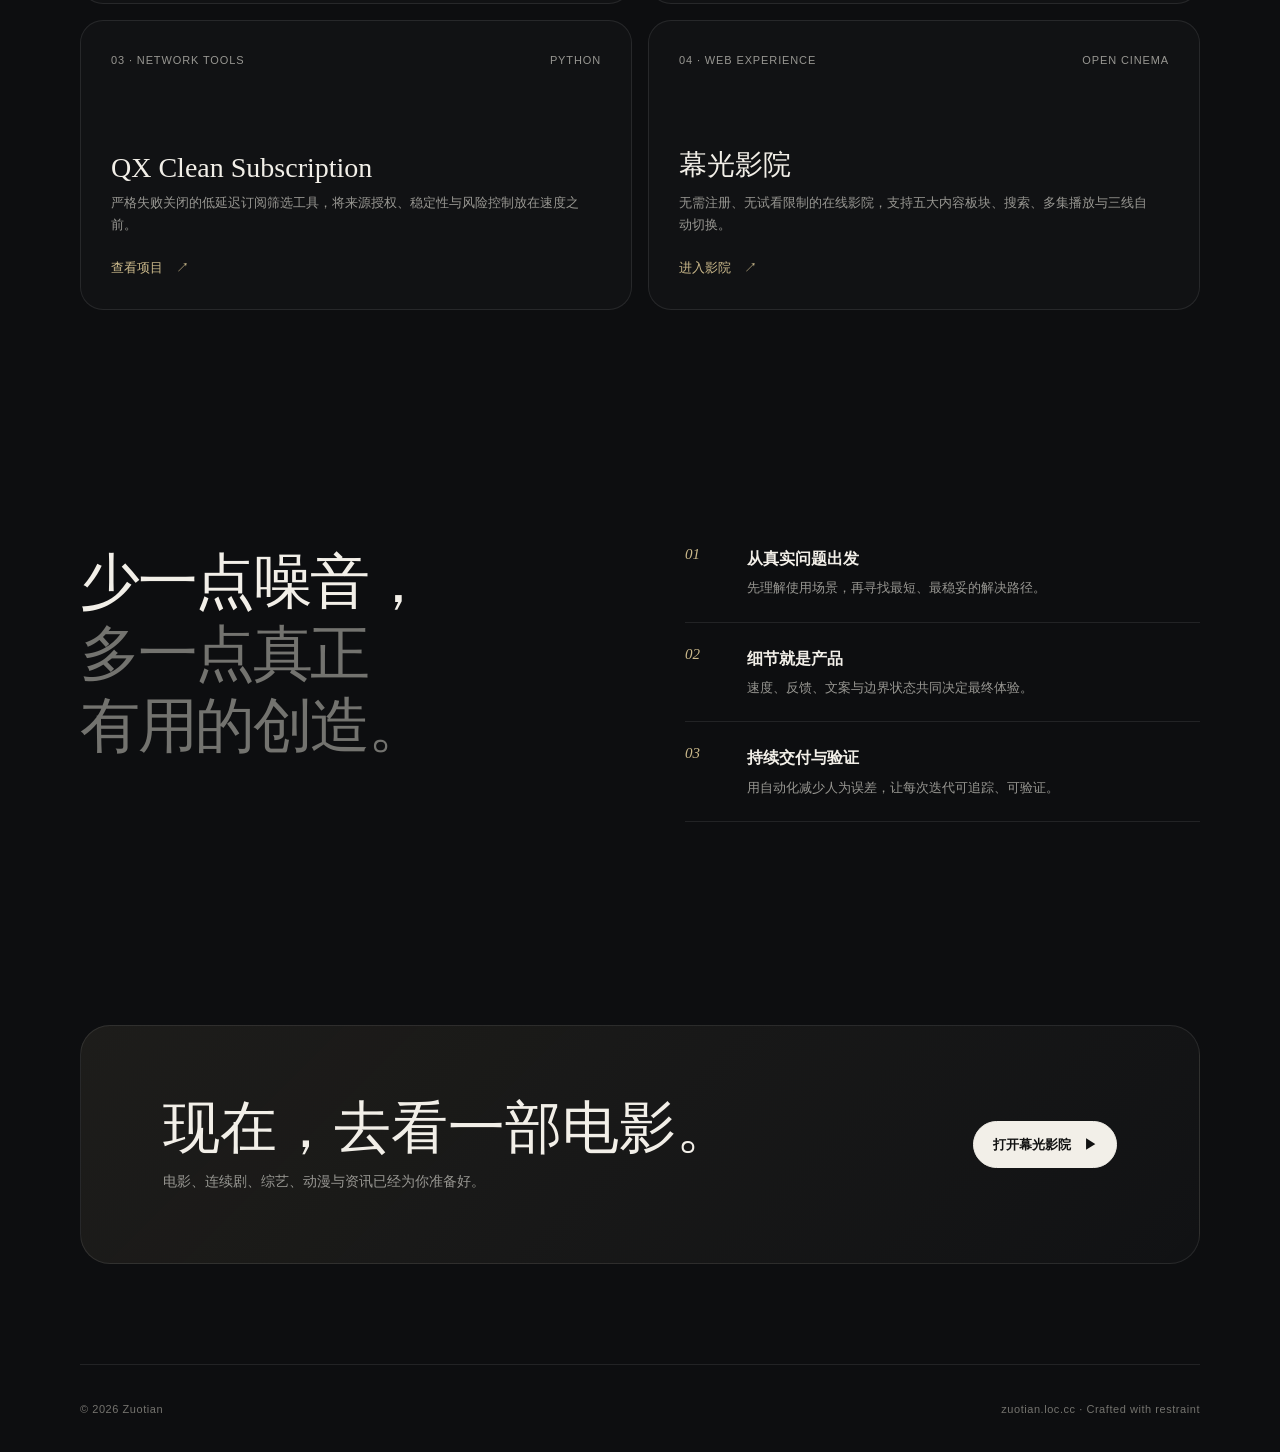
==== commit 709d5d70: "Refine homepage and fix primary cinema categories" ====
--- a/index.html
+++ b/index.html
@@ -1,261 +1,37 @@
 <!doctype html>
 <html lang="zh-CN">
 <head>
-  <meta charset="utf-8">
-  <meta name="viewport" content="width=device-width,initial-scale=1,viewport-fit=cover">
-  <meta name="description" content="Zuotian 的个人主页——独立开发、产品设计与开源探索。">
-  <meta name="theme-color" content="#090b10">
-  <title>Zuotian — Build ideas into reality</title>
-  <style>
-    :root {
-      color-scheme: dark;
-      --bg:#090b10; --surface:#11141b; --surface-2:#171b24;
-      --text:#f6f7fb; --muted:#9aa3b6; --line:rgba(255,255,255,.09);
-      --violet:#9b8cff; --blue:#65b8ff; --green:#72e7bc;
-      --shadow:0 28px 90px rgba(0,0,0,.38);
-    }
-    * { box-sizing:border-box; }
-    html { scroll-behavior:smooth; }
-    body {
-      margin:0; min-height:100vh; overflow-x:hidden;
-      font-family:Inter,ui-sans-serif,-apple-system,BlinkMacSystemFont,"Segoe UI","PingFang SC","Microsoft YaHei",sans-serif;
-      color:var(--text); background:var(--bg); line-height:1.6;
-      -webkit-font-smoothing:antialiased;
-    }
-    body::before {
-      content:""; position:fixed; inset:0; z-index:-3; pointer-events:none;
-      background:
-        radial-gradient(800px 500px at 10% -5%,rgba(101,184,255,.16),transparent 64%),
-        radial-gradient(700px 500px at 100% 18%,rgba(155,140,255,.15),transparent 62%),
-        radial-gradient(650px 500px at 45% 100%,rgba(114,231,188,.08),transparent 65%);
-    }
-    body::after {
-      content:""; position:fixed; inset:0; z-index:-2; opacity:.16; pointer-events:none;
-      background-image:linear-gradient(rgba(255,255,255,.035) 1px,transparent 1px),linear-gradient(90deg,rgba(255,255,255,.035) 1px,transparent 1px);
-      background-size:64px 64px; mask-image:linear-gradient(to bottom,black,transparent 75%);
-    }
-    a { color:inherit; text-decoration:none; }
-    button { font:inherit; }
-    .noise { position:fixed; inset:0; z-index:20; pointer-events:none; opacity:.025; background-image:url("data:image/svg+xml,%3Csvg viewBox='0 0 180 180' xmlns='http://www.w3.org/2000/svg'%3E%3Cfilter id='n'%3E%3CfeTurbulence type='fractalNoise' baseFrequency='.9' numOctaves='3' stitchTiles='stitch'/%3E%3C/filter%3E%3Crect width='100%25' height='100%25' filter='url(%23n)' opacity='.8'/%3E%3C/svg%3E"); }
-    .wrap { width:min(1120px,calc(100% - 40px)); margin-inline:auto; }
-    .nav {
-      position:fixed; left:50%; top:18px; z-index:30; transform:translateX(-50%);
-      width:min(760px,calc(100% - 28px)); height:58px; padding:7px 8px 7px 18px;
-      display:flex; align-items:center; justify-content:space-between;
-      border:1px solid var(--line); border-radius:20px;
-      background:rgba(12,14,20,.7); backdrop-filter:blur(20px) saturate(140%);
-      box-shadow:0 10px 35px rgba(0,0,0,.25);
-    }
-    .brand { display:flex; align-items:center; gap:10px; font-weight:760; letter-spacing:-.02em; }
-    .brand-mark { width:28px; height:28px; display:grid; place-items:center; border-radius:9px; background:linear-gradient(135deg,var(--blue),var(--violet)); color:#071018; font-size:14px; box-shadow:0 0 24px rgba(101,184,255,.28); }
-    .nav-links { display:flex; align-items:center; gap:4px; }
-    .nav-links a { padding:9px 13px; color:var(--muted); font-size:14px; border-radius:12px; transition:.2s; }
-    .nav-links a:hover { color:var(--text); background:rgba(255,255,255,.06); }
-    .nav-links .github { color:var(--text); background:rgba(255,255,255,.08); border:1px solid var(--line); }
-    .hero { min-height:100svh; display:grid; align-items:center; padding:145px 0 90px; position:relative; }
-    .hero-grid { display:grid; grid-template-columns:minmax(0,1.2fr) minmax(310px,.8fr); gap:72px; align-items:center; }
-    .status { display:inline-flex; align-items:center; gap:9px; color:#c8d0df; font-size:13px; font-weight:650; letter-spacing:.03em; border:1px solid var(--line); background:rgba(255,255,255,.035); padding:7px 12px; border-radius:999px; }
-    .status-dot { width:7px; height:7px; border-radius:50%; background:var(--green); box-shadow:0 0 0 5px rgba(114,231,188,.1),0 0 18px var(--green); animation:pulse 2s ease-in-out infinite; }
-    h1 { margin:25px 0 25px; font-size:clamp(58px,8.2vw,112px); line-height:.88; letter-spacing:-.075em; font-weight:800; }
-    h1 span { display:block; color:transparent; background:linear-gradient(110deg,#fff 0%,#b6c7ff 36%,#9b8cff 70%,#65b8ff 100%); background-clip:text; -webkit-background-clip:text; }
-    .lead { max-width:640px; margin:0; color:var(--muted); font-size:clamp(18px,2vw,22px); line-height:1.7; }
-    .lead strong { color:#dbe2f0; font-weight:620; }
-    .hero-actions { display:flex; flex-wrap:wrap; gap:12px; margin-top:36px; }
-    .btn { min-height:48px; display:inline-flex; align-items:center; justify-content:center; gap:9px; padding:0 19px; border-radius:14px; border:1px solid var(--line); font-size:14px; font-weight:700; transition:.22s ease; }
-    .btn-primary { color:#071018; background:linear-gradient(135deg,#a8d8ff,#a79aff); border:0; box-shadow:0 12px 35px rgba(125,152,255,.2); }
-    .btn-secondary { background:rgba(255,255,255,.04); }
-    .btn:hover { transform:translateY(-3px); box-shadow:0 14px 35px rgba(0,0,0,.22); }
-    .arrow { transition:transform .2s; }
-    .btn:hover .arrow { transform:translate(3px,-3px); }
-    .portrait-shell { position:relative; min-height:450px; display:grid; place-items:center; }
-    .orbit { position:absolute; border:1px solid rgba(255,255,255,.08); border-radius:50%; animation:spin 20s linear infinite; }
-    .orbit.one { width:380px; height:380px; }
-    .orbit.two { width:300px; height:300px; animation-direction:reverse; animation-duration:14s; }
-    .orbit::after { content:""; position:absolute; width:10px; height:10px; border-radius:50%; top:18%; left:4%; background:var(--blue); box-shadow:0 0 20px var(--blue); }
-    .orbit.two::after { top:auto; left:auto; right:7%; bottom:16%; background:var(--violet); box-shadow:0 0 20px var(--violet); }
-    .avatar { width:232px; height:286px; position:relative; display:grid; place-items:center; overflow:hidden; border-radius:42% 42% 38% 38% / 34% 34% 48% 48%; background:linear-gradient(145deg,rgba(101,184,255,.26),rgba(155,140,255,.19)); border:1px solid rgba(255,255,255,.16); box-shadow:inset 0 1px rgba(255,255,255,.2),0 40px 80px rgba(0,0,0,.4),0 0 80px rgba(112,134,255,.12); }
-    .avatar::before { content:"Z"; font:800 132px/1 ui-sans-serif,-apple-system,sans-serif; letter-spacing:-.1em; color:rgba(255,255,255,.86); transform:translateX(-7px); text-shadow:0 14px 50px rgba(25,32,70,.45); }
-    .avatar::after { content:""; position:absolute; inset:0; background:linear-gradient(115deg,transparent 30%,rgba(255,255,255,.16) 48%,transparent 62%); transform:translateX(-120%); animation:shine 5s ease-in-out infinite; }
-    .float-tag { position:absolute; display:flex; align-items:center; gap:8px; padding:9px 13px; color:#cdd5e4; font-size:12px; font-weight:680; border:1px solid var(--line); border-radius:13px; background:rgba(15,18,25,.8); backdrop-filter:blur(14px); box-shadow:0 14px 35px rgba(0,0,0,.28); }
-    .float-tag.code { left:6px; top:95px; animation:float 4.5s ease-in-out infinite; }
-    .float-tag.idea { right:0; bottom:94px; animation:float 5s ease-in-out .7s infinite; }
-    .tag-icon { color:var(--green); }
-    section { padding:105px 0; }
-    .section-head { display:flex; justify-content:space-between; align-items:end; gap:30px; margin-bottom:38px; }
-    .kicker { margin:0 0 9px; color:var(--blue); font-size:12px; font-weight:800; letter-spacing:.17em; text-transform:uppercase; }
-    h2 { margin:0; font-size:clamp(34px,5vw,58px); line-height:1.03; letter-spacing:-.045em; }
-    .section-copy { max-width:430px; margin:0; color:var(--muted); font-size:15px; }
-    .projects { display:grid; grid-template-columns:repeat(12,1fr); gap:18px; }
-    .card { position:relative; min-height:275px; overflow:hidden; padding:28px; border:1px solid var(--line); border-radius:24px; background:linear-gradient(145deg,rgba(255,255,255,.055),rgba(255,255,255,.022)); box-shadow:inset 0 1px rgba(255,255,255,.035); transition:transform .28s ease,border-color .28s ease,background .28s ease; }
-    .card:hover { transform:translateY(-7px); border-color:rgba(155,140,255,.32); background:linear-gradient(145deg,rgba(255,255,255,.075),rgba(255,255,255,.027)); }
-    .card.large { grid-column:span 7; }
-    .card.small { grid-column:span 5; }
-    .card-top { display:flex; justify-content:space-between; align-items:center; }
-    .project-icon { width:42px; height:42px; display:grid; place-items:center; border:1px solid var(--line); border-radius:13px; background:rgba(255,255,255,.055); font-size:18px; }
-    .project-lang { padding:5px 9px; border:1px solid var(--line); border-radius:999px; color:var(--muted); font-size:11px; font-weight:700; }
-    .card h3 { margin:54px 0 9px; font-size:24px; letter-spacing:-.035em; }
-    .card p { margin:0; max-width:520px; color:var(--muted); font-size:14px; line-height:1.65; }
-    .card-link { position:absolute; right:25px; bottom:22px; width:37px; height:37px; display:grid; place-items:center; border:1px solid var(--line); border-radius:50%; color:#d7deed; transition:.22s; }
-    .card:hover .card-link { color:#071018; background:var(--text); transform:rotate(8deg); }
-    .glow { position:absolute; width:200px; height:200px; right:-100px; top:-100px; border-radius:50%; filter:blur(25px); opacity:.13; }
-    .blue { background:var(--blue); } .violet { background:var(--violet); } .green { background:var(--green); }
-    .manifesto { display:grid; grid-template-columns:.8fr 1.2fr; gap:70px; align-items:start; padding-block:125px; }
-    .manifesto-quote { margin:0; font-size:clamp(31px,4.5vw,54px); font-weight:720; line-height:1.13; letter-spacing:-.045em; }
-    .manifesto-quote span { color:var(--muted); }
-    .principles { display:grid; gap:10px; }
-    .principle { display:grid; grid-template-columns:48px 1fr; gap:16px; align-items:start; padding:18px; border-radius:17px; transition:.2s; }
-    .principle:hover { background:rgba(255,255,255,.035); }
-    .number { color:var(--blue); font-size:12px; font-weight:800; letter-spacing:.1em; padding-top:4px; }
-    .principle h3 { margin:0 0 4px; font-size:17px; }
-    .principle p { margin:0; color:var(--muted); font-size:14px; }
-    .contact { position:relative; overflow:hidden; margin:10px 0 70px; padding:70px clamp(28px,7vw,78px); text-align:center; border:1px solid var(--line); border-radius:32px; background:linear-gradient(145deg,rgba(101,184,255,.11),rgba(155,140,255,.08)); box-shadow:var(--shadow); }
-    .contact::before { content:""; position:absolute; width:500px; height:500px; top:-390px; left:50%; transform:translateX(-50%); border-radius:50%; background:var(--blue); filter:blur(90px); opacity:.18; }
-    .contact h2 { position:relative; max-width:720px; margin-inline:auto; }
-    .contact p { position:relative; max-width:570px; margin:18px auto 30px; color:var(--muted); }
-    .contact .btn { position:relative; }
-    footer { display:flex; justify-content:space-between; gap:20px; padding:0 0 38px; color:#697286; font-size:12px; }
-    .reveal,.js-ready .reveal,.js-ready .reveal.visible { opacity:1!important; transform:none!important; animation:none!important; }
-    @keyframes pulse { 50% { opacity:.45; transform:scale(.85); } }
-    @keyframes spin { to { transform:rotate(360deg); } }
-    @keyframes float { 50% { transform:translateY(-9px); } }
-    @keyframes shine { 45%,100% { transform:translateX(120%); } }
-    @keyframes rise-in { from { opacity:.01; transform:translateY(22px); } to { opacity:1; transform:none; } }
-    @media (max-width:820px) {
-      .nav-links a:not(.github) { display:none; }
-      .hero { padding-top:125px; }
-      .hero-grid { grid-template-columns:1fr; gap:22px; }
-      .hero-copy { text-align:center; }
-      .status { margin-inline:auto; }
-      .lead { margin-inline:auto; }
-      .hero-actions { justify-content:center; }
-      .portrait-shell { min-height:390px; transform:scale(.88); margin:-15px 0 -30px; }
-      .section-head { align-items:start; flex-direction:column; }
-      .card.large,.card.small { grid-column:span 12; }
-      .manifesto { grid-template-columns:1fr; gap:45px; }
-    }
-    @media (max-width:520px) {
-      .wrap { width:min(100% - 26px,1120px); }
-      .nav { top:10px; height:54px; border-radius:17px; }
-      .nav-links .github { padding:8px 11px; }
-      h1 { font-size:clamp(56px,18vw,80px); }
-      .lead { font-size:17px; }
-      section { padding:75px 0; }
-      .portrait-shell { transform:scale(.75); min-height:345px; margin:-30px 0 -55px; }
-      .card { min-height:285px; padding:23px; }
-      .card h3 { margin-top:48px; }
-      .contact { padding-block:55px; border-radius:25px; }
-      footer { flex-direction:column; align-items:center; text-align:center; }
-    }
-    @media (prefers-reduced-motion:reduce) { html { scroll-behavior:auto; } *,*::before,*::after { animation-duration:.01ms!important; animation-iteration-count:1!important; transition-duration:.01ms!important; } .reveal { opacity:1; transform:none; } }
-  </style>
+<meta charset="utf-8">
+<meta name="viewport" content="width=device-width,initial-scale=1,viewport-fit=cover">
+<meta name="description" content="Zuotian 的个人空间：作品、在线影院与持续探索。">
+<meta name="theme-color" content="#0d0e10">
+<title>Zuotian — Personal Space</title>
+<style>
+:root{color-scheme:dark;--bg:#0d0e10;--paper:#141517;--paper2:#191a1d;--text:#f2efe8;--muted:#989792;--line:rgba(255,255,255,.09);--gold:#cbb98b;--green:#8fb7a1;--max:1120px}
+*{box-sizing:border-box}html{scroll-behavior:smooth}body{margin:0;background:var(--bg);color:var(--text);font-family:-apple-system,BlinkMacSystemFont,"Segoe UI","PingFang SC",sans-serif;-webkit-font-smoothing:antialiased;line-height:1.65}body:before{content:"";position:fixed;inset:0;pointer-events:none;z-index:-2;background:radial-gradient(800px 500px at 78% -10%,rgba(203,185,139,.1),transparent 70%),radial-gradient(650px 500px at -10% 65%,rgba(82,106,94,.1),transparent 70%)}a{color:inherit;text-decoration:none}.wrap{width:min(var(--max),calc(100% - 44px));margin:auto}
+.nav{height:78px;display:flex;align-items:center;justify-content:space-between;border-bottom:1px solid var(--line)}.logo{display:flex;align-items:center;gap:12px;font-size:15px;font-weight:650;letter-spacing:.02em}.logo-mark{width:34px;height:34px;display:grid;place-items:center;border-radius:50%;border:1px solid rgba(203,185,139,.4);color:var(--gold);font:600 15px Georgia,serif}.nav-links{display:flex;align-items:center;gap:28px;color:var(--muted);font-size:13px}.nav-links a{transition:.2s}.nav-links a:hover{color:var(--text)}.nav-cta{padding:9px 15px;border:1px solid var(--line);border-radius:999px;color:var(--text)!important}
+.hero{min-height:calc(100svh - 78px);display:grid;grid-template-columns:1.08fr .92fr;gap:78px;align-items:center;padding:90px 0}.eyebrow{display:flex;align-items:center;gap:10px;color:var(--gold);font-size:11px;font-weight:700;letter-spacing:.2em;text-transform:uppercase}.eyebrow:before{content:"";width:32px;height:1px;background:var(--gold)}h1{margin:23px 0 25px;max-width:670px;font-family:Georgia,"Times New Roman","Songti SC",serif;font-weight:400;font-size:clamp(46px,5.5vw,72px);line-height:1.07;letter-spacing:-.05em}h1 em{font-style:italic;color:var(--gold)}.intro{max-width:590px;color:var(--muted);font-size:17px;line-height:1.9}.actions{display:flex;flex-wrap:wrap;gap:11px;margin-top:34px}.btn{min-height:47px;padding:0 19px;display:inline-flex;align-items:center;gap:9px;border:1px solid var(--line);border-radius:999px;font-size:13px;font-weight:650;transition:.25s}.btn:hover{transform:translateY(-2px);border-color:rgba(203,185,139,.5)}.btn-main{background:var(--text);color:#111;border-color:var(--text)}.btn-main:hover{background:#fff}.hero-card{position:relative;min-height:520px;border:1px solid var(--line);border-radius:34px;overflow:hidden;background:linear-gradient(145deg,#191a1c,#111214);box-shadow:0 35px 100px rgba(0,0,0,.28)}.hero-card:before{content:"";position:absolute;width:420px;height:420px;right:-150px;top:-180px;border-radius:50%;background:rgba(203,185,139,.14);filter:blur(15px)}.hero-card:after{content:"";position:absolute;inset:18px;border:1px solid rgba(255,255,255,.055);border-radius:24px;pointer-events:none}.cinema-frame{position:absolute;inset:0;padding:48px;display:flex;flex-direction:column;justify-content:space-between}.cinema-top{display:flex;justify-content:space-between;align-items:center;color:#b3b0a8;font-size:11px;letter-spacing:.15em;text-transform:uppercase}.live{display:flex;align-items:center;gap:7px}.live i{width:6px;height:6px;border-radius:50%;background:#80b99a;box-shadow:0 0 12px #80b99a}.screen{align-self:center;width:210px;height:280px;border-radius:105px 105px 28px 28px;display:grid;place-items:center;background:linear-gradient(160deg,#353229,#151617 60%);border:1px solid rgba(203,185,139,.28);box-shadow:0 25px 60px rgba(0,0,0,.3),inset 0 1px rgba(255,255,255,.08)}.play{width:64px;height:64px;display:grid;place-items:center;border:1px solid rgba(255,255,255,.28);border-radius:50%;font-size:18px;padding-left:4px}.cinema-bottom h2{margin:0 0 7px;font-family:Georgia,"Songti SC",serif;font-size:30px;font-weight:400}.cinema-bottom p{margin:0;color:var(--muted);font-size:13px}.cinema-link{margin-top:18px;display:inline-flex;align-items:center;gap:8px;color:var(--gold);font-size:13px;font-weight:650}
+.strip{border-block:1px solid var(--line)}.strip-in{min-height:92px;display:grid;grid-template-columns:repeat(3,1fr);align-items:center}.strip-item{padding:0 32px;border-right:1px solid var(--line)}.strip-item:first-child{padding-left:0}.strip-item:last-child{border:0}.strip-item b{display:block;font:400 23px Georgia,serif;color:var(--text)}.strip-item span{color:var(--muted);font-size:12px}
+section{padding:118px 0}.section-head{display:grid;grid-template-columns:.85fr 1.15fr;gap:60px;align-items:end;margin-bottom:48px}.section-label{color:var(--gold);font-size:11px;font-weight:700;letter-spacing:.18em;text-transform:uppercase}.section-head h2{margin:8px 0 0;font:400 clamp(36px,5vw,57px)/1.12 Georgia,"Songti SC",serif;letter-spacing:-.04em}.section-head p{margin:0;color:var(--muted);font-size:15px;max-width:500px}.works{display:grid;grid-template-columns:repeat(2,1fr);gap:16px}.work{min-height:290px;padding:30px;display:flex;flex-direction:column;border:1px solid var(--line);border-radius:23px;background:rgba(255,255,255,.018);transition:.25s}.work:hover{background:rgba(255,255,255,.035);transform:translateY(-3px)}.work-top{display:flex;justify-content:space-between;color:var(--muted);font-size:11px;letter-spacing:.08em;text-transform:uppercase}.work h3{margin:auto 0 8px;font:400 28px Georgia,"Songti SC",serif}.work p{margin:0;color:var(--muted);font-size:13px;max-width:480px}.work-arrow{margin-top:22px;color:var(--gold);font-size:13px}
+.about{display:grid;grid-template-columns:1fr 1fr;gap:90px;align-items:start}.quote{margin:0;font:400 clamp(36px,5vw,60px)/1.2 Georgia,"Songti SC",serif;letter-spacing:-.04em}.quote span{color:#73736f}.principles{display:grid}.principle{display:grid;grid-template-columns:44px 1fr;gap:18px;padding:23px 0;border-bottom:1px solid var(--line)}.principle:first-child{padding-top:0}.principle .num{color:var(--gold);font:italic 15px Georgia,serif}.principle h3{margin:0 0 5px;font-size:16px;font-weight:600}.principle p{margin:0;color:var(--muted);font-size:13px}
+.end{padding:85px 0 100px}.end-card{padding:70px clamp(28px,7vw,82px);border:1px solid var(--line);border-radius:30px;background:linear-gradient(135deg,rgba(203,185,139,.09),rgba(255,255,255,.018));display:flex;justify-content:space-between;align-items:center;gap:40px}.end-card h2{margin:0;font:400 clamp(34px,5vw,57px)/1.12 Georgia,"Songti SC",serif}.end-card p{margin:10px 0 0;color:var(--muted);font-size:14px}.footer{height:88px;display:flex;align-items:center;justify-content:space-between;border-top:1px solid var(--line);color:#74736e;font-size:11px;letter-spacing:.05em}
+@media(max-width:850px){.hero{grid-template-columns:1fr;padding-top:70px}.hero-copy{text-align:center}.eyebrow,.actions{justify-content:center}.intro{margin:auto}.hero-card{min-height:470px}.section-head,.about{grid-template-columns:1fr;gap:34px}.strip-in{grid-template-columns:1fr}.strip-item{padding:20px 0;border-right:0;border-bottom:1px solid var(--line)}.strip-item:last-child{border-bottom:0}.end-card{align-items:flex-start;flex-direction:column}.nav-links a:not(.nav-cta){display:none}}
+@media(max-width:560px){.wrap{width:min(100% - 28px,var(--max))}.nav{height:68px}.hero{min-height:auto;padding:65px 0 75px;gap:52px}h1{font-size:51px}.intro{font-size:15px}.hero-card{min-height:445px;border-radius:25px}.cinema-frame{padding:34px}.screen{width:180px;height:245px}.works{grid-template-columns:1fr}.work{min-height:255px}.section-head{margin-bottom:32px}section{padding:82px 0}.about{gap:48px}.end{padding:55px 0 70px}.end-card{border-radius:22px}.footer{height:auto;padding:28px 0;gap:9px;flex-direction:column;align-items:flex-start}}
+</style>
 </head>
 <body>
-  <div class="noise" aria-hidden="true"></div>
-  <nav class="nav" aria-label="主导航">
-    <a class="brand" href="#top"><span class="brand-mark">Z</span><span>Zuotian</span></a>
-    <div class="nav-links">
-      <a href="#work">作品</a><a href="#about">关于</a><a href="cinema/">在线影院</a>
-      <a class="github" href="https://github.com/art61771-stack" target="_blank" rel="noopener">GitHub ↗</a>
-    </div>
-  </nav>
-
-  <main id="top">
-    <header class="hero wrap">
-      <div class="hero-grid">
-        <div class="hero-copy reveal">
-          <div class="status"><span class="status-dot"></span>持续创造中</div>
-          <h1>创造不止于<span>想象。</span></h1>
-          <p class="lead">你好，我是 <strong>Zuotian</strong>。我关注独立开发、产品体验与开源技术，把复杂的问题，变成简单、精致且真正能用的作品。</p>
-          <div class="hero-actions">
-            <a class="btn btn-primary" href="cinema/">在线影院 <span>▶</span></a>
-            <a class="btn btn-secondary" href="#work">探索作品 <span>↓</span></a>
-            <a class="btn btn-secondary" href="https://github.com/art61771-stack" target="_blank" rel="noopener">查看 GitHub <span class="arrow">↗</span></a>
-          </div>
-        </div>
-        <div class="portrait-shell reveal" aria-hidden="true">
-          <div class="orbit one"></div><div class="orbit two"></div>
-          <div class="avatar"></div>
-          <div class="float-tag code"><span class="tag-icon">●</span> Build with code</div>
-          <div class="float-tag idea"><span class="tag-icon">✦</span> Ship the idea</div>
-        </div>
-      </div>
-    </header>
-
-    <section id="work" class="wrap">
-      <div class="section-head reveal">
-        <div><p class="kicker">Selected work</p><h2>近期作品</h2></div>
-        <p class="section-copy">围绕自动化、系统体验与网络工具展开的实践。每个项目都从真实问题出发。</p>
-      </div>
-      <div class="projects">
-        <article class="card large reveal">
-          <span class="glow blue"></span>
-          <div class="card-top"><span class="project-icon">☁</span><span class="project-lang">Python</span></div>
-          <h3>CF Node Health</h3>
-          <p>面向 Cloudflare 节点的自动健康检测与区域配额维护工具，让服务状态更透明、替换流程更可靠。</p>
-          <a class="card-link" href="https://github.com/art61771-stack/cf-node-health" target="_blank" rel="noopener" aria-label="打开 CF Node Health">↗</a>
-        </article>
-        <article class="card small reveal">
-          <span class="glow violet"></span>
-          <div class="card-top"><span class="project-icon">⌘</span><span class="project-lang">Objective-C</span></div>
-          <h3>CCWeather</h3>
-          <p>控制中心天气模块的源码重构与体验探索，专注原生感、动画和丰富的个性化能力。</p>
-          <a class="card-link" href="https://github.com/art61771-stack/CCWeatherModule-Reconstructed" target="_blank" rel="noopener" aria-label="打开 CCWeather">↗</a>
-        </article>
-        <article class="card small reveal">
-          <span class="glow green"></span>
-          <div class="card-top"><span class="project-icon">✓</span><span class="project-lang">Python</span></div>
-          <h3>QX Clean Subscription</h3>
-          <p>严格失败关闭的低延迟订阅筛选器，只使用经授权来源，并将风险控制放在速度之前。</p>
-          <a class="card-link" href="https://github.com/art61771-stack/qx-clean-subscription" target="_blank" rel="noopener" aria-label="打开 QX Clean Subscription">↗</a>
-        </article>
-        <article class="card large reveal">
-          <span class="glow blue"></span>
-          <div class="card-top"><span class="project-icon">↯</span><span class="project-lang">Automation</span></div>
-          <h3>QX Node Subscription</h3>
-          <p>自动采集、验证和发布节点的工作流。通过持续检测与标准化输出，减少重复维护工作。</p>
-          <a class="card-link" href="https://github.com/art61771-stack/qx-node-subscription" target="_blank" rel="noopener" aria-label="打开 QX Node Subscription">↗</a>
-        </article>
-      </div>
-    </section>
-
-    <section id="about" class="wrap manifesto">
-      <div class="reveal"><p class="kicker">My approach</p><p class="manifesto-quote">少一点噪音，<br><span>多一点真正<br>有用的创造。</span></p></div>
-      <div class="principles reveal">
-        <div class="principle"><span class="number">01</span><div><h3>从真实问题出发</h3><p>不为功能而功能，先理解场景，再寻找最短、最稳妥的解决路径。</p></div></div>
-        <div class="principle"><span class="number">02</span><div><h3>细节就是产品</h3><p>速度、文案、反馈与边界状态，共同决定一件作品是否让人愿意使用。</p></div></div>
-        <div class="principle"><span class="number">03</span><div><h3>持续交付与验证</h3><p>用自动化减少人为误差，让每次迭代都可追踪、可验证、可继续演进。</p></div></div>
-      </div>
-    </section>
-
-    <section class="wrap reveal">
-      <div class="contact">
-        <p class="kicker">Keep exploring</p>
-        <h2>让下一个想法，<br>成为可以触碰的作品。</h2>
-        <p>更多实验、源码与更新会持续发布在 GitHub。</p>
-        <a class="btn btn-primary" href="https://github.com/art61771-stack" target="_blank" rel="noopener">前往 GitHub <span class="arrow">↗</span></a>
-      </div>
-    </section>
-  </main>
-
-  <footer class="wrap">
-    <span>© 2026 Zuotian. Crafted with curiosity.</span>
-    <span>zuotian.loc.cc</span>
-  </footer>
-
-  <script>
-    document.documentElement.classList.add('js-ready');
-    const observer = new IntersectionObserver(entries => {
-      entries.forEach(entry => {
-        if (entry.isIntersecting) {
-          entry.target.classList.add('visible');
-          observer.unobserve(entry.target);
-        }
-      });
-    }, { threshold: 0.12 });
-    document.querySelectorAll('.reveal').forEach((el, i) => {
-      el.style.transitionDelay = `${Math.min(i % 4, 3) * 70}ms`;
-      observer.observe(el);
-    });
-  </script>
-</body>
-</html>
+<header class="wrap nav">
+<a class="logo" href="#top"><span class="logo-mark">Z</span><span>Zuotian</span></a>
+<nav class="nav-links"><a href="#work">作品</a><a href="#about">关于</a><a href="cinema/">在线影院</a><a class="nav-cta" href="https://github.com/art61771-stack" target="_blank" rel="noopener">GitHub ↗</a></nav>
+</header>
+<main id="top">
+<section class="wrap hero">
+<div class="hero-copy"><div class="eyebrow">Independent creator</div><h1>把想法做成<br><em>优雅、好用的作品。</em></h1><p class="intro">你好，我是 Zuotian。这里收录我的独立开发实践、开源项目，以及一个无需登录即可使用的在线影院。</p><div class="actions"><a class="btn btn-main" href="cinema/">进入在线影院　▶</a><a class="btn" href="#work">浏览作品　↓</a></div></div>
+<a class="hero-card" href="cinema/" aria-label="进入在线影院"><div class="cinema-frame"><div class="cinema-top"><span>Open cinema</span><span class="live"><i></i> Online</span></div><div class="screen"><span class="play">▶</span></div><div class="cinema-bottom"><h2>幕光影院</h2><p>电影 · 连续剧 · 综艺 · 动漫 · 资讯</p><span class="cinema-link">无需登录，立即观看　↗</span></div></div></a>
+</section>
+<div class="strip"><div class="wrap strip-in"><div class="strip-item"><b>Open</b><span>无需注册与会员限制</span></div><div class="strip-item"><b>Reliable</b><span>自动切换可用影视线路</span></div><div class="strip-item"><b>Crafted</b><span>关注细节与真实使用体验</span></div></div></div>
+<section id="work" class="wrap"><div class="section-head"><div><div class="section-label">Selected works</div><h2>做真实而持续的创造。</h2></div><p>从系统体验、自动化到网络工具，每个项目都从一个具体问题开始，并通过不断验证走向稳定可用。</p></div><div class="works"><a class="work" href="https://github.com/art61771-stack/CCWeatherModule-Reconstructed" target="_blank" rel="noopener"><div class="work-top"><span>01 · System experience</span><span>Objective-C</span></div><h3>CCWeather</h3><p>控制中心天气模块的源码重构与体验探索，专注原生感、布局细节与丰富的个性化能力。</p><span class="work-arrow">查看项目　↗</span></a><a class="work" href="https://github.com/art61771-stack/cf-node-health" target="_blank" rel="noopener"><div class="work-top"><span>02 · Automation</span><span>Python</span></div><h3>CF Node Health</h3><p>自动检测 Cloudflare 节点健康状态与区域配额，让服务维护流程更可靠、更透明。</p><span class="work-arrow">查看项目　↗</span></a><a class="work" href="https://github.com/art61771-stack/qx-clean-subscription" target="_blank" rel="noopener"><div class="work-top"><span>03 · Network tools</span><span>Python</span></div><h3>QX Clean Subscription</h3><p>严格失败关闭的低延迟订阅筛选工具，将来源授权、稳定性与风险控制放在速度之前。</p><span class="work-arrow">查看项目　↗</span></a><a class="work" href="cinema/"><div class="work-top"><span>04 · Web experience</span><span>Open cinema</span></div><h3>幕光影院</h3><p>无需注册、无试看限制的在线影院，支持五大内容板块、搜索、多集播放与三线自动切换。</p><span class="work-arrow">进入影院　↗</span></a></div></section>
+<section id="about" class="wrap about"><p class="quote">少一点噪音，<br><span>多一点真正<br>有用的创造。</span></p><div class="principles"><div class="principle"><span class="num">01</span><div><h3>从真实问题出发</h3><p>先理解使用场景，再寻找最短、最稳妥的解决路径。</p></div></div><div class="principle"><span class="num">02</span><div><h3>细节就是产品</h3><p>速度、反馈、文案与边界状态共同决定最终体验。</p></div></div><div class="principle"><span class="num">03</span><div><h3>持续交付与验证</h3><p>用自动化减少人为误差，让每次迭代可追踪、可验证。</p></div></div></div></section>
+<section class="wrap end"><div class="end-card"><div><h2>现在，去看一部电影。</h2><p>电影、连续剧、综艺、动漫与资讯已经为你准备好。</p></div><a class="btn btn-main" href="cinema/">打开幕光影院　▶</a></div></section>
+</main><footer class="wrap footer"><span>© 2026 Zuotian</span><span>zuotian.loc.cc · Crafted with restraint</span></footer>
+</body></html>
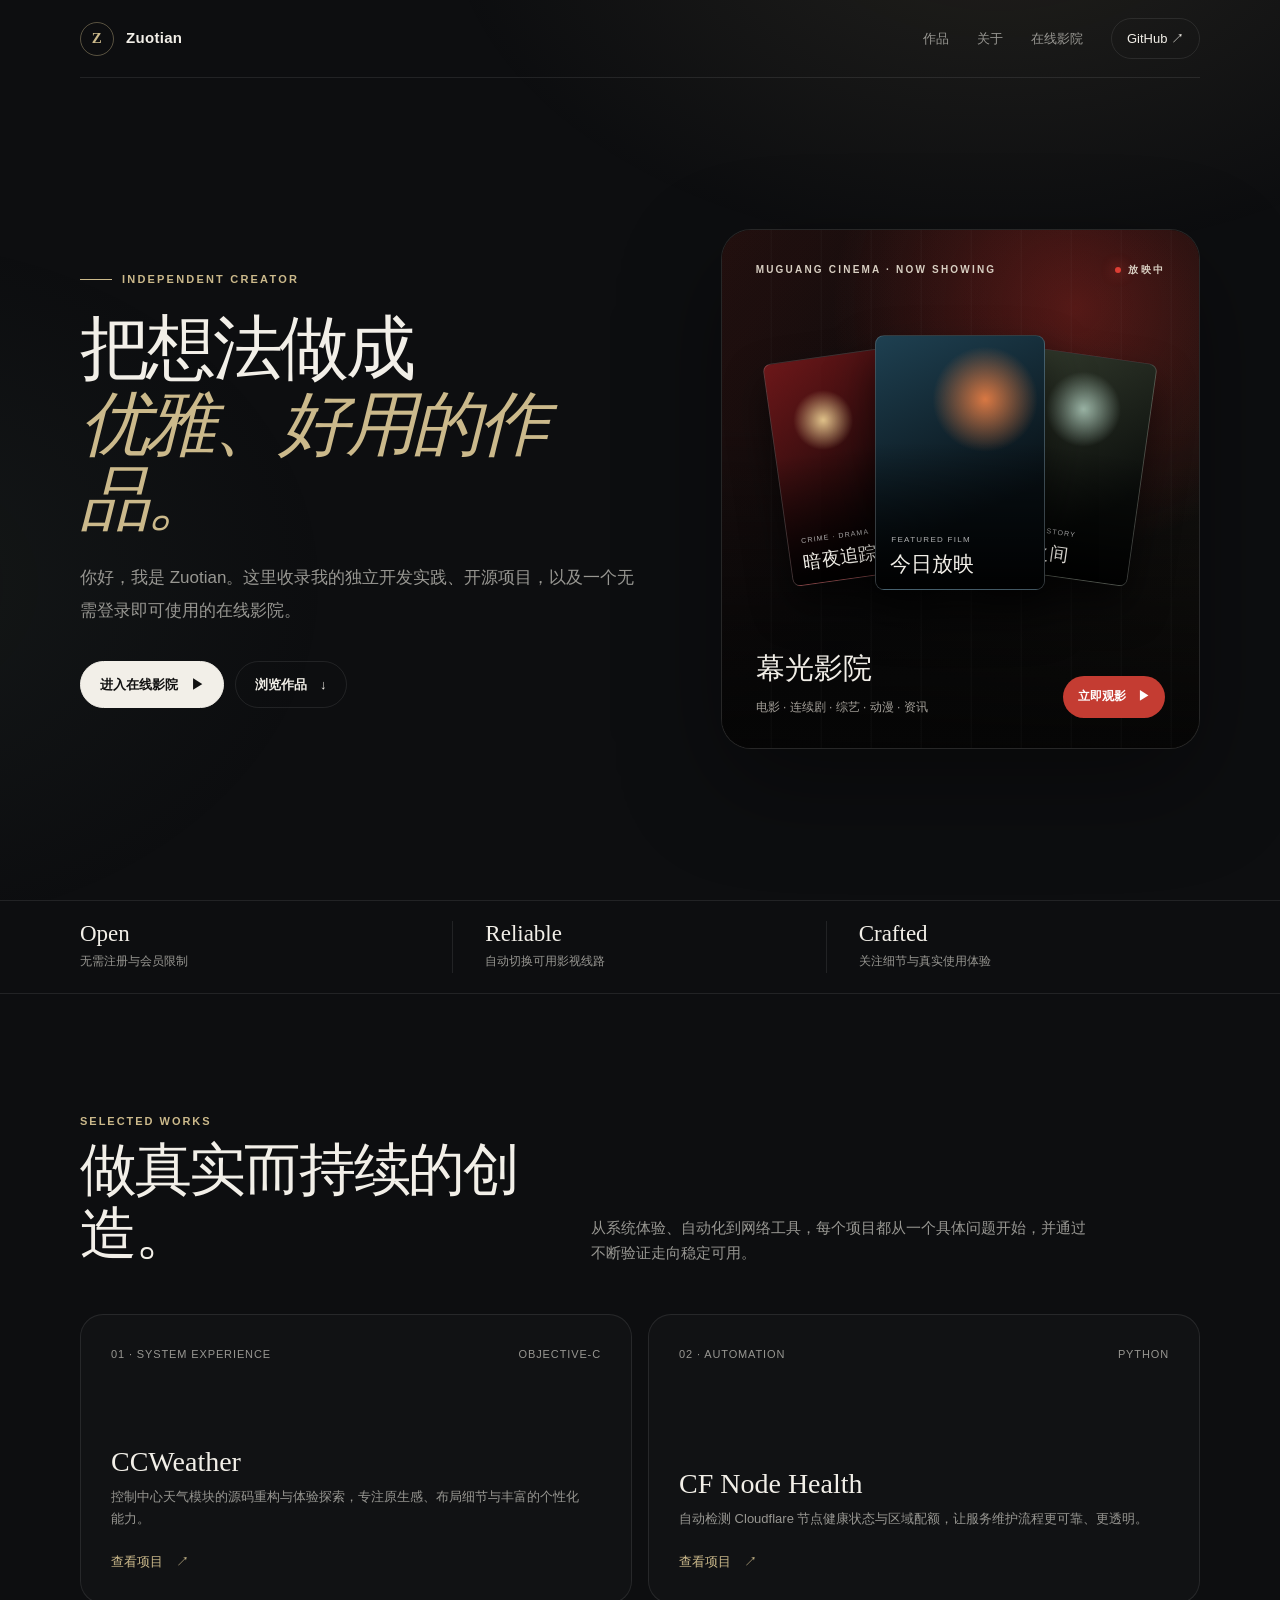
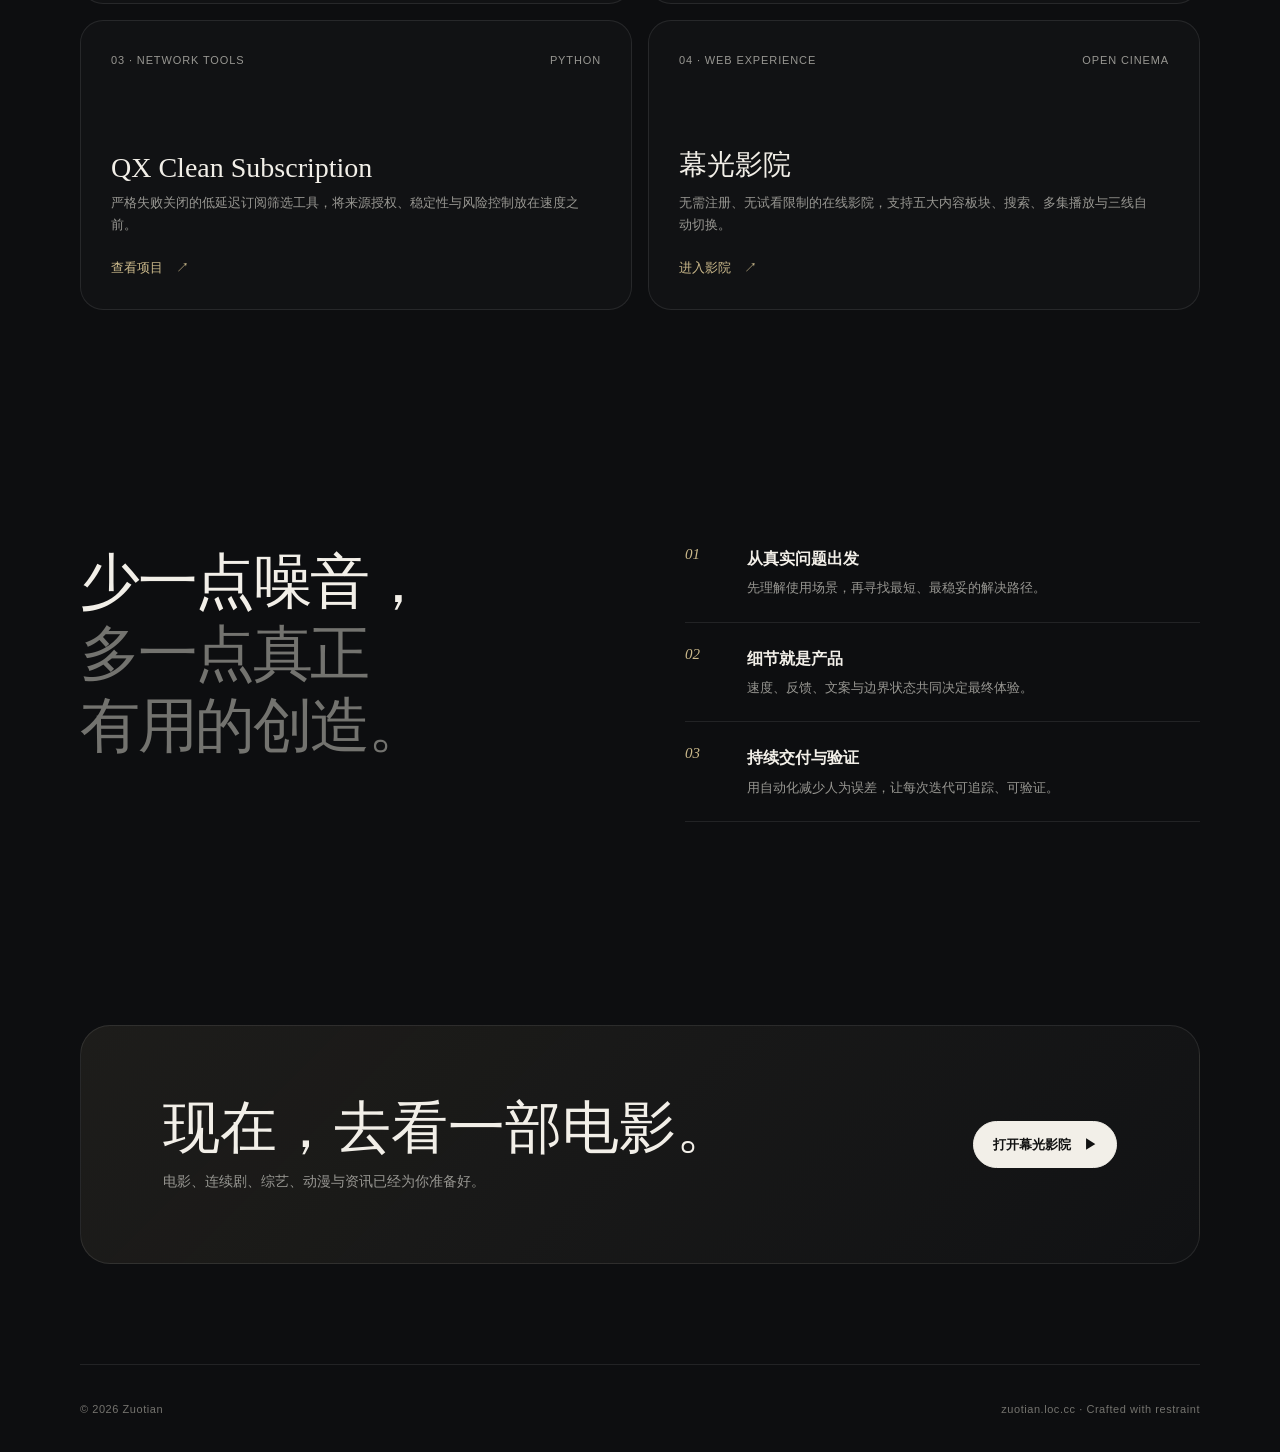
==== commit 5777e92b: "Redesign cinema feature as movie poster wall" ====
--- a/index.html
+++ b/index.html
@@ -10,13 +10,13 @@
 :root{color-scheme:dark;--bg:#0d0e10;--paper:#141517;--paper2:#191a1d;--text:#f2efe8;--muted:#989792;--line:rgba(255,255,255,.09);--gold:#cbb98b;--green:#8fb7a1;--max:1120px}
 *{box-sizing:border-box}html{scroll-behavior:smooth}body{margin:0;background:var(--bg);color:var(--text);font-family:-apple-system,BlinkMacSystemFont,"Segoe UI","PingFang SC",sans-serif;-webkit-font-smoothing:antialiased;line-height:1.65}body:before{content:"";position:fixed;inset:0;pointer-events:none;z-index:-2;background:radial-gradient(800px 500px at 78% -10%,rgba(203,185,139,.1),transparent 70%),radial-gradient(650px 500px at -10% 65%,rgba(82,106,94,.1),transparent 70%)}a{color:inherit;text-decoration:none}.wrap{width:min(var(--max),calc(100% - 44px));margin:auto}
 .nav{height:78px;display:flex;align-items:center;justify-content:space-between;border-bottom:1px solid var(--line)}.logo{display:flex;align-items:center;gap:12px;font-size:15px;font-weight:650;letter-spacing:.02em}.logo-mark{width:34px;height:34px;display:grid;place-items:center;border-radius:50%;border:1px solid rgba(203,185,139,.4);color:var(--gold);font:600 15px Georgia,serif}.nav-links{display:flex;align-items:center;gap:28px;color:var(--muted);font-size:13px}.nav-links a{transition:.2s}.nav-links a:hover{color:var(--text)}.nav-cta{padding:9px 15px;border:1px solid var(--line);border-radius:999px;color:var(--text)!important}
-.hero{min-height:calc(100svh - 78px);display:grid;grid-template-columns:1.08fr .92fr;gap:78px;align-items:center;padding:90px 0}.eyebrow{display:flex;align-items:center;gap:10px;color:var(--gold);font-size:11px;font-weight:700;letter-spacing:.2em;text-transform:uppercase}.eyebrow:before{content:"";width:32px;height:1px;background:var(--gold)}h1{margin:23px 0 25px;max-width:670px;font-family:Georgia,"Times New Roman","Songti SC",serif;font-weight:400;font-size:clamp(46px,5.5vw,72px);line-height:1.07;letter-spacing:-.05em}h1 em{font-style:italic;color:var(--gold)}.intro{max-width:590px;color:var(--muted);font-size:17px;line-height:1.9}.actions{display:flex;flex-wrap:wrap;gap:11px;margin-top:34px}.btn{min-height:47px;padding:0 19px;display:inline-flex;align-items:center;gap:9px;border:1px solid var(--line);border-radius:999px;font-size:13px;font-weight:650;transition:.25s}.btn:hover{transform:translateY(-2px);border-color:rgba(203,185,139,.5)}.btn-main{background:var(--text);color:#111;border-color:var(--text)}.btn-main:hover{background:#fff}.hero-card{position:relative;min-height:520px;border:1px solid var(--line);border-radius:34px;overflow:hidden;background:linear-gradient(145deg,#191a1c,#111214);box-shadow:0 35px 100px rgba(0,0,0,.28)}.hero-card:before{content:"";position:absolute;width:420px;height:420px;right:-150px;top:-180px;border-radius:50%;background:rgba(203,185,139,.14);filter:blur(15px)}.hero-card:after{content:"";position:absolute;inset:18px;border:1px solid rgba(255,255,255,.055);border-radius:24px;pointer-events:none}.cinema-frame{position:absolute;inset:0;padding:48px;display:flex;flex-direction:column;justify-content:space-between}.cinema-top{display:flex;justify-content:space-between;align-items:center;color:#b3b0a8;font-size:11px;letter-spacing:.15em;text-transform:uppercase}.live{display:flex;align-items:center;gap:7px}.live i{width:6px;height:6px;border-radius:50%;background:#80b99a;box-shadow:0 0 12px #80b99a}.screen{align-self:center;width:210px;height:280px;border-radius:105px 105px 28px 28px;display:grid;place-items:center;background:linear-gradient(160deg,#353229,#151617 60%);border:1px solid rgba(203,185,139,.28);box-shadow:0 25px 60px rgba(0,0,0,.3),inset 0 1px rgba(255,255,255,.08)}.play{width:64px;height:64px;display:grid;place-items:center;border:1px solid rgba(255,255,255,.28);border-radius:50%;font-size:18px;padding-left:4px}.cinema-bottom h2{margin:0 0 7px;font-family:Georgia,"Songti SC",serif;font-size:30px;font-weight:400}.cinema-bottom p{margin:0;color:var(--muted);font-size:13px}.cinema-link{margin-top:18px;display:inline-flex;align-items:center;gap:8px;color:var(--gold);font-size:13px;font-weight:650}
+.hero{min-height:calc(100svh - 78px);display:grid;grid-template-columns:1.08fr .92fr;gap:78px;align-items:center;padding:90px 0}.eyebrow{display:flex;align-items:center;gap:10px;color:var(--gold);font-size:11px;font-weight:700;letter-spacing:.2em;text-transform:uppercase}.eyebrow:before{content:"";width:32px;height:1px;background:var(--gold)}h1{margin:23px 0 25px;max-width:670px;font-family:Georgia,"Times New Roman","Songti SC",serif;font-weight:400;font-size:clamp(46px,5.5vw,72px);line-height:1.07;letter-spacing:-.05em}h1 em{font-style:italic;color:var(--gold)}.intro{max-width:590px;color:var(--muted);font-size:17px;line-height:1.9}.actions{display:flex;flex-wrap:wrap;gap:11px;margin-top:34px}.btn{min-height:47px;padding:0 19px;display:inline-flex;align-items:center;gap:9px;border:1px solid var(--line);border-radius:999px;font-size:13px;font-weight:650;transition:.25s}.btn:hover{transform:translateY(-2px);border-color:rgba(203,185,139,.5)}.btn-main{background:var(--text);color:#111;border-color:var(--text)}.btn-main:hover{background:#fff}.hero-card{position:relative;min-height:520px;border:1px solid rgba(255,255,255,.12);border-radius:30px;overflow:hidden;background:#090909;box-shadow:0 35px 100px rgba(0,0,0,.38)}.hero-card:before{content:"";position:absolute;inset:0;background:radial-gradient(circle at 74% 15%,rgba(188,45,38,.42),transparent 43%),linear-gradient(to top,rgba(5,5,5,.98) 0%,rgba(8,8,8,.08) 62%),linear-gradient(125deg,#25100f,#0b0b0c 48%,#181510);z-index:0}.hero-card:after{content:"";position:absolute;inset:0;background:repeating-linear-gradient(90deg,transparent 0 48px,rgba(255,255,255,.018) 49px 50px);mix-blend-mode:screen;pointer-events:none}.cinema-frame{position:absolute;inset:0;padding:32px 34px 30px;display:flex;flex-direction:column;justify-content:space-between;z-index:2}.cinema-top{display:flex;justify-content:space-between;align-items:center;color:#d8cfc2;font-size:10px;font-weight:700;letter-spacing:.22em;text-transform:uppercase}.live{display:flex;align-items:center;gap:7px}.live i{width:6px;height:6px;border-radius:50%;background:#dc3e34;box-shadow:0 0 13px #dc3e34}.poster-wall{height:310px;position:relative;display:flex;align-items:center;justify-content:center;margin-top:8px}.poster{position:absolute;width:170px;height:255px;border-radius:9px;border:1px solid rgba(255,255,255,.18);overflow:hidden;box-shadow:0 24px 45px rgba(0,0,0,.58);transition:.35s}.poster:before{content:"";position:absolute;inset:0;background:linear-gradient(to top,rgba(0,0,0,.92),transparent 58%)}.poster small{position:absolute;left:15px;bottom:43px;color:rgba(255,255,255,.68);font-size:8px;letter-spacing:.16em}.poster b{position:absolute;left:14px;right:10px;bottom:14px;font:500 21px/1.05 Georgia,"Songti SC",serif}.poster-one{z-index:3;transform:translateY(-3px);background:radial-gradient(circle at 65% 25%,#d97843,transparent 24%),linear-gradient(155deg,#1e4051,#081015 68%)}.poster-two{z-index:2;transform:translateX(-108px) rotate(-8deg) scale(.88);background:radial-gradient(circle at 35% 28%,#e0c28a,transparent 16%),linear-gradient(145deg,#6c1719,#160708 70%)}.poster-three{z-index:1;transform:translateX(108px) rotate(8deg) scale(.88);background:radial-gradient(circle at 55% 24%,#9cb6a7,transparent 20%),linear-gradient(145deg,#343c2e,#0a0d0b 72%)}.hero-card:hover .poster-one{transform:translateY(-10px)}.hero-card:hover .poster-two{transform:translateX(-118px) rotate(-11deg) scale(.88)}.hero-card:hover .poster-three{transform:translateX(118px) rotate(11deg) scale(.88)}.cinema-bottom{display:flex;align-items:end;justify-content:space-between;gap:18px}.cinema-bottom h2{margin:0 0 5px;font-family:Georgia,"Songti SC",serif;font-size:29px;font-weight:400}.cinema-bottom p{margin:0;color:#a5a19a;font-size:12px}.cinema-link{flex:none;padding:11px 15px;border-radius:999px;background:#c43c32;color:#fff;font-size:12px;font-weight:700}
 .strip{border-block:1px solid var(--line)}.strip-in{min-height:92px;display:grid;grid-template-columns:repeat(3,1fr);align-items:center}.strip-item{padding:0 32px;border-right:1px solid var(--line)}.strip-item:first-child{padding-left:0}.strip-item:last-child{border:0}.strip-item b{display:block;font:400 23px Georgia,serif;color:var(--text)}.strip-item span{color:var(--muted);font-size:12px}
 section{padding:118px 0}.section-head{display:grid;grid-template-columns:.85fr 1.15fr;gap:60px;align-items:end;margin-bottom:48px}.section-label{color:var(--gold);font-size:11px;font-weight:700;letter-spacing:.18em;text-transform:uppercase}.section-head h2{margin:8px 0 0;font:400 clamp(36px,5vw,57px)/1.12 Georgia,"Songti SC",serif;letter-spacing:-.04em}.section-head p{margin:0;color:var(--muted);font-size:15px;max-width:500px}.works{display:grid;grid-template-columns:repeat(2,1fr);gap:16px}.work{min-height:290px;padding:30px;display:flex;flex-direction:column;border:1px solid var(--line);border-radius:23px;background:rgba(255,255,255,.018);transition:.25s}.work:hover{background:rgba(255,255,255,.035);transform:translateY(-3px)}.work-top{display:flex;justify-content:space-between;color:var(--muted);font-size:11px;letter-spacing:.08em;text-transform:uppercase}.work h3{margin:auto 0 8px;font:400 28px Georgia,"Songti SC",serif}.work p{margin:0;color:var(--muted);font-size:13px;max-width:480px}.work-arrow{margin-top:22px;color:var(--gold);font-size:13px}
 .about{display:grid;grid-template-columns:1fr 1fr;gap:90px;align-items:start}.quote{margin:0;font:400 clamp(36px,5vw,60px)/1.2 Georgia,"Songti SC",serif;letter-spacing:-.04em}.quote span{color:#73736f}.principles{display:grid}.principle{display:grid;grid-template-columns:44px 1fr;gap:18px;padding:23px 0;border-bottom:1px solid var(--line)}.principle:first-child{padding-top:0}.principle .num{color:var(--gold);font:italic 15px Georgia,serif}.principle h3{margin:0 0 5px;font-size:16px;font-weight:600}.principle p{margin:0;color:var(--muted);font-size:13px}
 .end{padding:85px 0 100px}.end-card{padding:70px clamp(28px,7vw,82px);border:1px solid var(--line);border-radius:30px;background:linear-gradient(135deg,rgba(203,185,139,.09),rgba(255,255,255,.018));display:flex;justify-content:space-between;align-items:center;gap:40px}.end-card h2{margin:0;font:400 clamp(34px,5vw,57px)/1.12 Georgia,"Songti SC",serif}.end-card p{margin:10px 0 0;color:var(--muted);font-size:14px}.footer{height:88px;display:flex;align-items:center;justify-content:space-between;border-top:1px solid var(--line);color:#74736e;font-size:11px;letter-spacing:.05em}
 @media(max-width:850px){.hero{grid-template-columns:1fr;padding-top:70px}.hero-copy{text-align:center}.eyebrow,.actions{justify-content:center}.intro{margin:auto}.hero-card{min-height:470px}.section-head,.about{grid-template-columns:1fr;gap:34px}.strip-in{grid-template-columns:1fr}.strip-item{padding:20px 0;border-right:0;border-bottom:1px solid var(--line)}.strip-item:last-child{border-bottom:0}.end-card{align-items:flex-start;flex-direction:column}.nav-links a:not(.nav-cta){display:none}}
-@media(max-width:560px){.wrap{width:min(100% - 28px,var(--max))}.nav{height:68px}.hero{min-height:auto;padding:65px 0 75px;gap:52px}h1{font-size:51px}.intro{font-size:15px}.hero-card{min-height:445px;border-radius:25px}.cinema-frame{padding:34px}.screen{width:180px;height:245px}.works{grid-template-columns:1fr}.work{min-height:255px}.section-head{margin-bottom:32px}section{padding:82px 0}.about{gap:48px}.end{padding:55px 0 70px}.end-card{border-radius:22px}.footer{height:auto;padding:28px 0;gap:9px;flex-direction:column;align-items:flex-start}}
+@media(max-width:560px){.wrap{width:min(100% - 28px,var(--max))}.nav{height:68px}.hero{min-height:auto;padding:65px 0 75px;gap:52px}h1{font-size:51px}.intro{font-size:15px}.hero-card{min-height:420px;border-radius:22px}.cinema-frame{padding:25px 22px 23px}.poster-wall{height:260px}.poster{width:145px;height:218px}.poster-two{transform:translateX(-87px) rotate(-8deg) scale(.84)}.poster-three{transform:translateX(87px) rotate(8deg) scale(.84)}.poster b{font-size:18px}.poster small{bottom:38px}.cinema-bottom h2{font-size:25px}.cinema-bottom p{font-size:11px}.cinema-link{padding:9px 12px;font-size:11px}.works{grid-template-columns:1fr}.work{min-height:255px}.section-head{margin-bottom:32px}section{padding:82px 0}.about{gap:48px}.end{padding:55px 0 70px}.end-card{border-radius:22px}.footer{height:auto;padding:28px 0;gap:9px;flex-direction:column;align-items:flex-start}}
 </style>
 </head>
 <body>
@@ -27,7 +27,7 @@
 <main id="top">
 <section class="wrap hero">
 <div class="hero-copy"><div class="eyebrow">Independent creator</div><h1>把想法做成<br><em>优雅、好用的作品。</em></h1><p class="intro">你好，我是 Zuotian。这里收录我的独立开发实践、开源项目，以及一个无需登录即可使用的在线影院。</p><div class="actions"><a class="btn btn-main" href="cinema/">进入在线影院　▶</a><a class="btn" href="#work">浏览作品　↓</a></div></div>
-<a class="hero-card" href="cinema/" aria-label="进入在线影院"><div class="cinema-frame"><div class="cinema-top"><span>Open cinema</span><span class="live"><i></i> Online</span></div><div class="screen"><span class="play">▶</span></div><div class="cinema-bottom"><h2>幕光影院</h2><p>电影 · 连续剧 · 综艺 · 动漫 · 资讯</p><span class="cinema-link">无需登录，立即观看　↗</span></div></div></a>
+<a class="hero-card" href="cinema/" aria-label="进入在线影院"><div class="cinema-frame"><div class="cinema-top"><span>Muguang cinema · Now showing</span><span class="live"><i></i> 放映中</span></div><div class="poster-wall"><div class="poster poster-two"><small>CRIME · DRAMA</small><b>暗夜追踪</b></div><div class="poster poster-three"><small>FANTASY · STORY</small><b>山海之间</b></div><div class="poster poster-one"><small>FEATURED FILM</small><b>今日放映</b></div></div><div class="cinema-bottom"><div><h2>幕光影院</h2><p>电影 · 连续剧 · 综艺 · 动漫 · 资讯</p></div><span class="cinema-link">立即观影　▶</span></div></div></a>
 </section>
 <div class="strip"><div class="wrap strip-in"><div class="strip-item"><b>Open</b><span>无需注册与会员限制</span></div><div class="strip-item"><b>Reliable</b><span>自动切换可用影视线路</span></div><div class="strip-item"><b>Crafted</b><span>关注细节与真实使用体验</span></div></div></div>
 <section id="work" class="wrap"><div class="section-head"><div><div class="section-label">Selected works</div><h2>做真实而持续的创造。</h2></div><p>从系统体验、自动化到网络工具，每个项目都从一个具体问题开始，并通过不断验证走向稳定可用。</p></div><div class="works"><a class="work" href="https://github.com/art61771-stack/CCWeatherModule-Reconstructed" target="_blank" rel="noopener"><div class="work-top"><span>01 · System experience</span><span>Objective-C</span></div><h3>CCWeather</h3><p>控制中心天气模块的源码重构与体验探索，专注原生感、布局细节与丰富的个性化能力。</p><span class="work-arrow">查看项目　↗</span></a><a class="work" href="https://github.com/art61771-stack/cf-node-health" target="_blank" rel="noopener"><div class="work-top"><span>02 · Automation</span><span>Python</span></div><h3>CF Node Health</h3><p>自动检测 Cloudflare 节点健康状态与区域配额，让服务维护流程更可靠、更透明。</p><span class="work-arrow">查看项目　↗</span></a><a class="work" href="https://github.com/art61771-stack/qx-clean-subscription" target="_blank" rel="noopener"><div class="work-top"><span>03 · Network tools</span><span>Python</span></div><h3>QX Clean Subscription</h3><p>严格失败关闭的低延迟订阅筛选工具，将来源授权、稳定性与风险控制放在速度之前。</p><span class="work-arrow">查看项目　↗</span></a><a class="work" href="cinema/"><div class="work-top"><span>04 · Web experience</span><span>Open cinema</span></div><h3>幕光影院</h3><p>无需注册、无试看限制的在线影院，支持五大内容板块、搜索、多集播放与三线自动切换。</p><span class="work-arrow">进入影院　↗</span></a></div></section>
